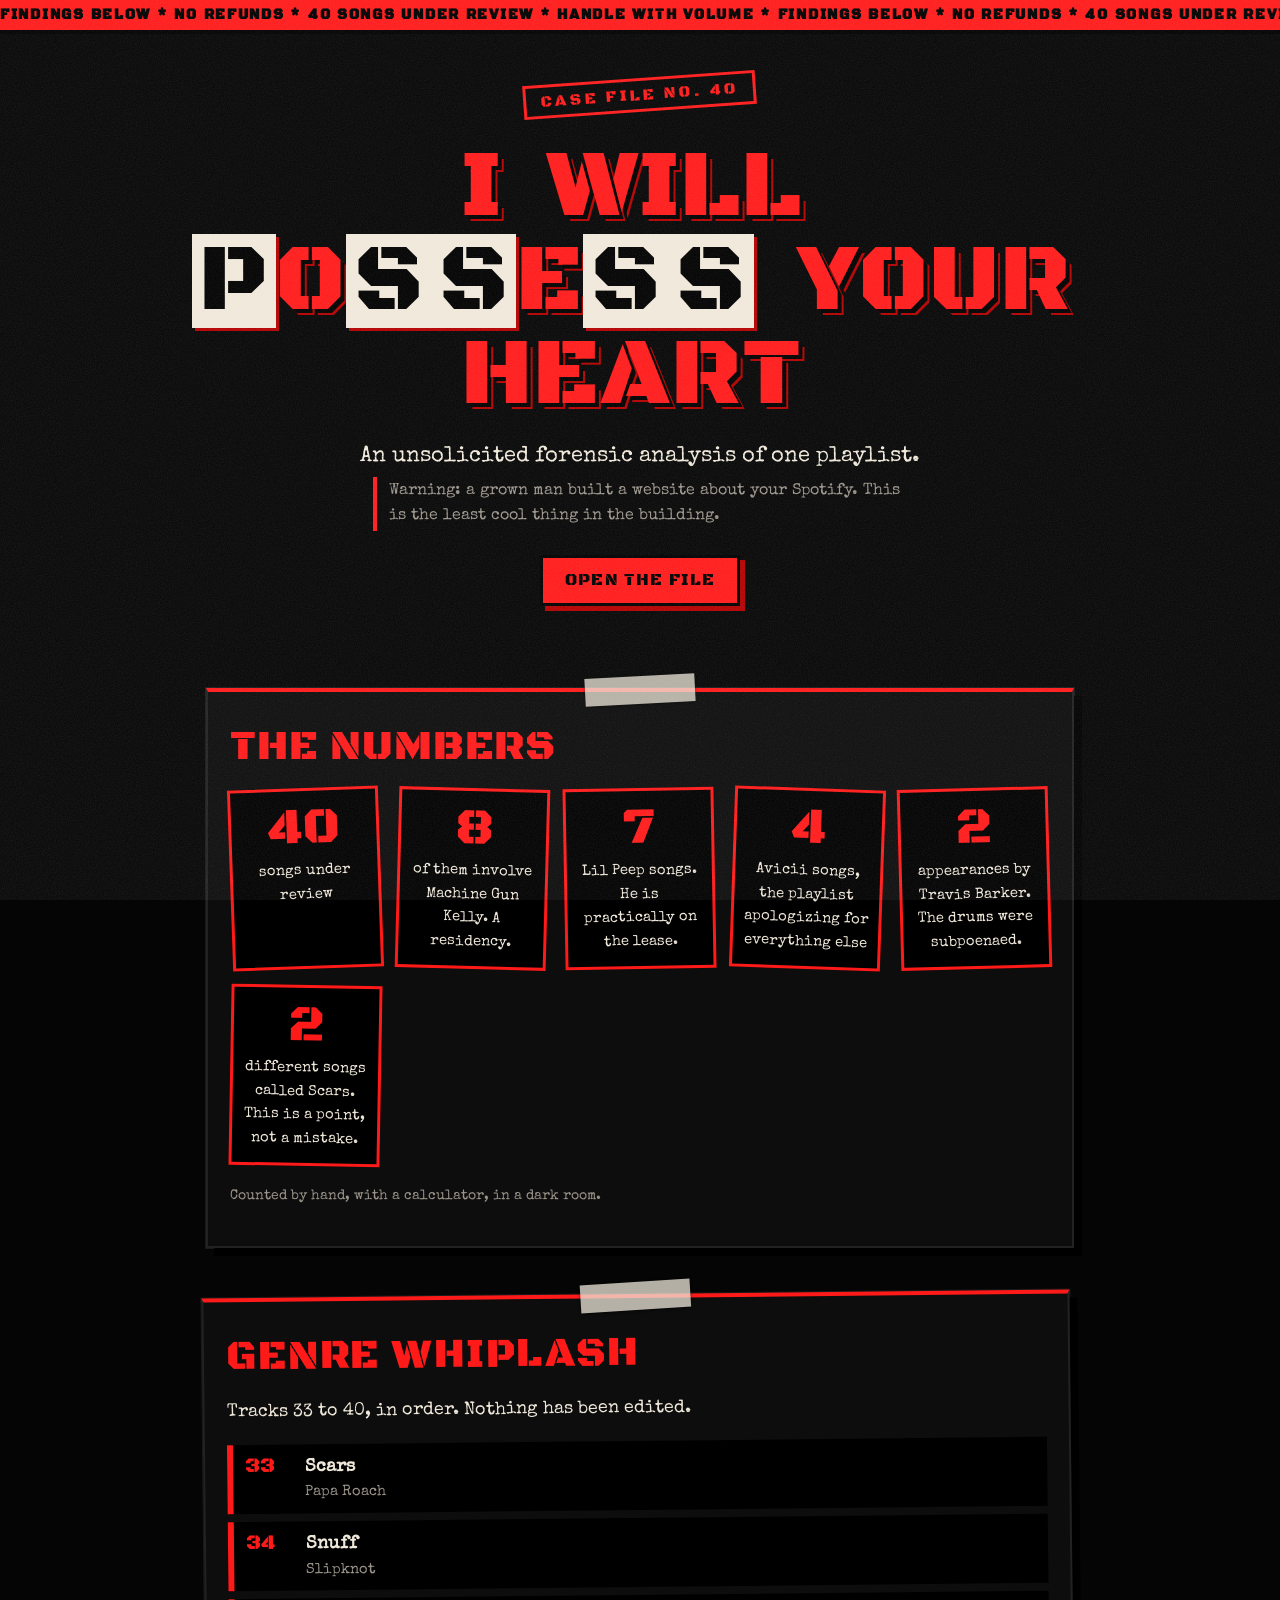
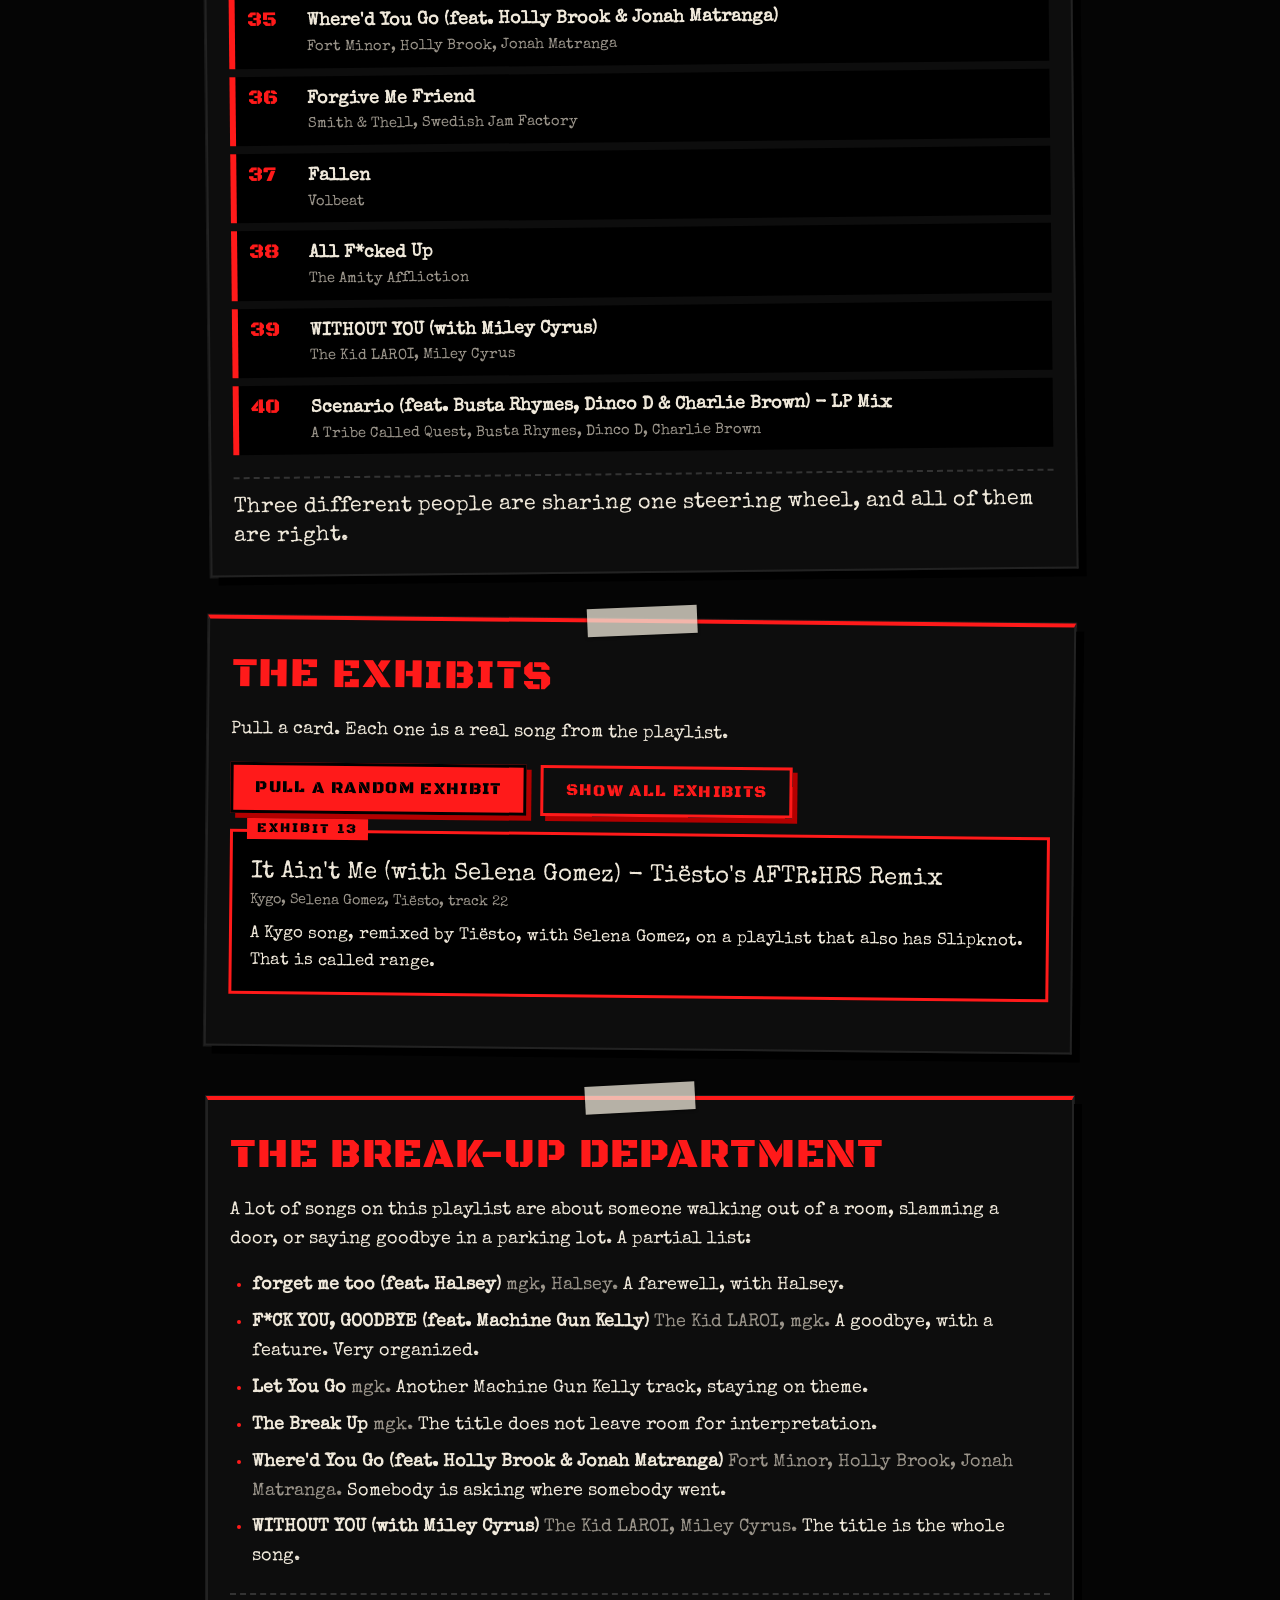
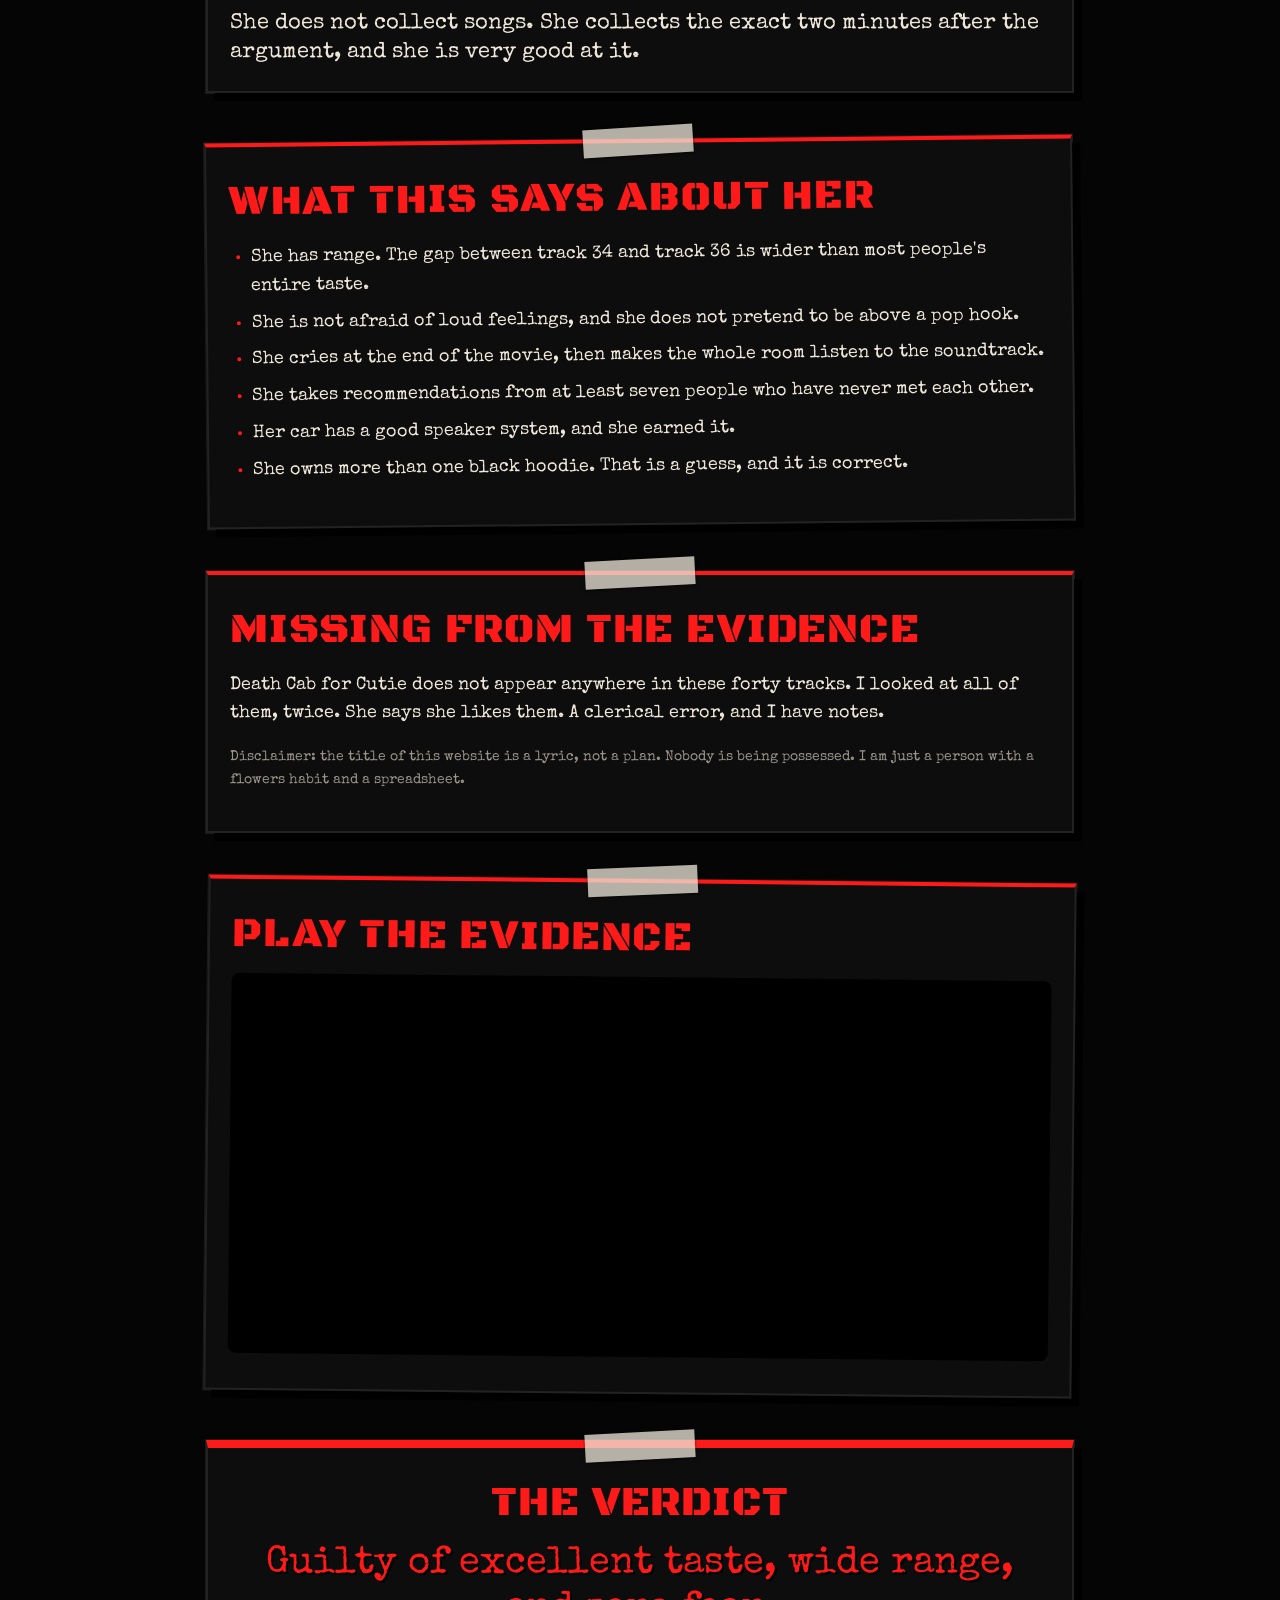
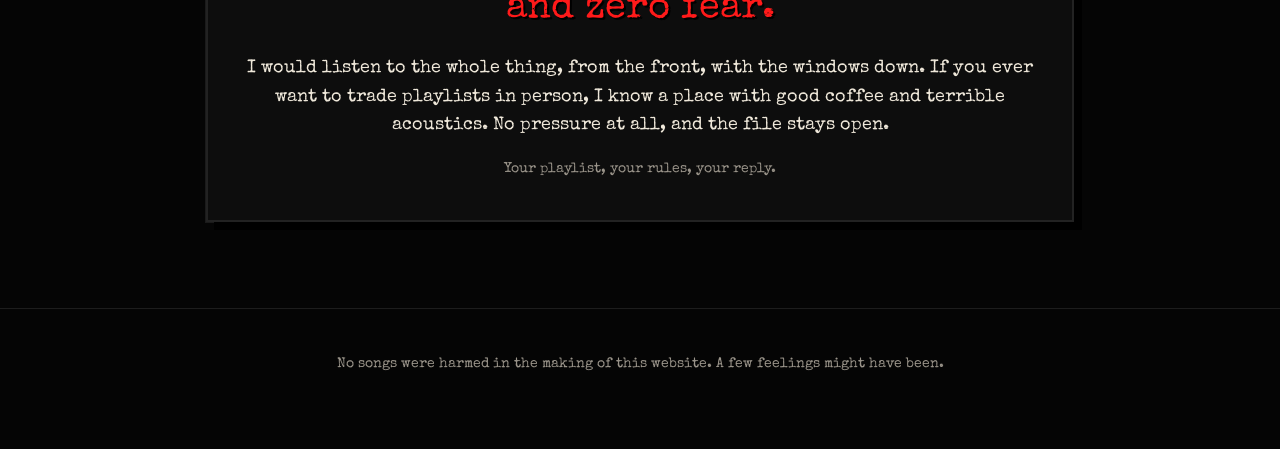
==== index.html @ 245a288b "Punk playlist roast site Co-Authored-By: Claude Sonnet 5.5 <noreply@anthropic.com>" ====
<!doctype html>
<html lang="en">
<head>
<meta charset="utf-8">
<meta name="viewport" content="width=device-width,initial-scale=1">
<meta name="robots" content="noindex,nofollow">
<title>I Will Possess Your Heart</title>
<meta name="description" content="A forensic analysis of one very good, very loud playlist.">
<meta name="theme-color" content="#050505">
<link rel="preconnect" href="https://fonts.googleapis.com">
<link rel="preconnect" href="https://fonts.gstatic.com" crossorigin>
<link href="https://fonts.googleapis.com/css2?family=Black+Ops+One&family=Permanent+Marker&family=Special+Elite&family=Rubik+Mono+One&display=swap" rel="stylesheet">
<link rel="stylesheet" href="style.css">
</head>
<body>
<div class="grain" aria-hidden="true"></div>

<div class="ticker" aria-hidden="true"><div class="track"><span>FINDINGS BELOW * NO REFUNDS * 40 SONGS UNDER REVIEW * HANDLE WITH VOLUME * FINDINGS BELOW * NO REFUNDS * 40 SONGS UNDER REVIEW * HANDLE WITH VOLUME * </span><span>FINDINGS BELOW * NO REFUNDS * 40 SONGS UNDER REVIEW * HANDLE WITH VOLUME * FINDINGS BELOW * NO REFUNDS * 40 SONGS UNDER REVIEW * HANDLE WITH VOLUME * </span></div></div>

<header class="hero">
  <p class="stamp">CASE FILE NO. 40</p>
  <h1 id="title" aria-label="I Will Possess Your Heart">I Will Possess Your Heart</h1>
  <p class="sub">An unsolicited forensic analysis of one playlist.</p>
  <p class="warn">Warning: a grown man built a website about your Spotify. This is the least cool thing in the building.</p>
  <a class="btn" href="#numbers">Open the file</a>
</header>

<main>
  <section id="numbers" class="flyer">
    <h2>The numbers</h2>
    <div class="stats" id="stats"></div>
    <p class="small">Counted by hand, with a calculator, in a dark room.</p>
  </section>

  <section class="flyer tilt-l">
    <h2>Genre whiplash</h2>
    <p>Tracks 33 to 40, in order. Nothing has been edited.</p>
    <ol class="whiplash" id="whiplash"></ol>
    <p class="verdict">Three different people are sharing one steering wheel, and all of them are right.</p>
  </section>

  <section class="flyer tilt-r">
    <h2>The exhibits</h2>
    <p>Pull a card. Each one is a real song from the playlist.</p>
    <div class="row">
      <button id="roll" class="btn">Pull a random exhibit</button>
      <button id="all" class="btn ghost">Show all exhibits</button>
    </div>
    <div id="exhibit" class="exhibit" aria-live="polite"></div>
    <div id="exhibits" class="exhibits" hidden></div>
  </section>

  <section class="flyer">
    <h2>The break-up department</h2>
    <p>A lot of songs on this playlist are about someone walking out of a room, slamming a door, or saying goodbye in a parking lot. A partial list:</p>
    <ul class="leaving" id="leaving"></ul>
    <p class="verdict">She does not collect songs. She collects the exact two minutes after the argument, and she is very good at it.</p>
  </section>

  <section class="flyer tilt-l">
    <h2>What this says about her</h2>
    <ul class="says">
      <li>She has range. The gap between track 34 and track 36 is wider than most people's entire taste.</li>
      <li>She is not afraid of loud feelings, and she does not pretend to be above a pop hook.</li>
      <li>She cries at the end of the movie, then makes the whole room listen to the soundtrack.</li>
      <li>She takes recommendations from at least seven people who have never met each other.</li>
      <li>Her car has a good speaker system, and she earned it.</li>
      <li>She owns more than one black hoodie. That is a guess, and it is correct.</li>
    </ul>
  </section>

  <section class="flyer">
    <h2>Missing from the evidence</h2>
    <p>Death Cab for Cutie does not appear anywhere in these forty tracks. I looked at all of them, twice. She says she likes them. A clerical error, and I have notes.</p>
    <p class="small">Disclaimer: the title of this website is a lyric, not a plan. Nobody is being possessed. I am just a person with a flowers habit and a spreadsheet.</p>
  </section>

  <section class="flyer tilt-r">
    <h2>Play the evidence</h2>
    <iframe title="The playlist" style="border-radius:8px" src="" id="embed" width="100%" height="380" frameborder="0" allow="encrypted-media; clipboard-write" loading="lazy"></iframe>
  </section>

  <section class="flyer final">
    <h2>The verdict</h2>
    <p class="big">Guilty of excellent taste, wide range, and zero fear.</p>
    <p>I would listen to the whole thing, from the front, with the windows down. If you ever want to trade playlists in person, I know a place with good coffee and terrible acoustics. No pressure at all, and the file stays open.</p>
    <p class="small">Your playlist, your rules, your reply.</p>
  </section>
</main>

<footer>
  <p>No songs were harmed in the making of this website. A few feelings might have been.</p>
</footer>

<script src="tracks.js"></script>
<script src="app.js"></script>
</body>
</html>
---- style.css ----
:root{
  --black:#050505;--ink:#0d0d0d;--red:#ff1a1a;--deep:#b30000;--bone:#efe8da;--grey:#9a948a;
  --marker:"Permanent Marker","Special Elite",cursive;
  --stencil:"Black Ops One",Impact,sans-serif;
  --type:"Special Elite","Courier New",monospace;
}
*{box-sizing:border-box}
html{-webkit-text-size-adjust:100%;scroll-behavior:smooth}
body{margin:0;background:var(--black);color:var(--bone);font:18px/1.6 var(--type)}
a{color:var(--red)}
::selection{background:var(--red);color:#000}
:focus-visible{outline:3px solid var(--red);outline-offset:3px}

/* film grain and scratches over everything */
.grain{position:fixed;inset:0;pointer-events:none;z-index:50;opacity:.16;mix-blend-mode:screen;
  background:url("data:image/svg+xml;utf8,<svg xmlns='http://www.w3.org/2000/svg' width='220' height='220'><filter id='n'><feTurbulence type='fractalNoise' baseFrequency='.85' numOctaves='2' stitchTiles='stitch'/><feColorMatrix values='0 0 0 0 1  0 0 0 0 1  0 0 0 0 1  0 0 0 .55 0'/></filter><rect width='100%' height='100%' filter='url(%23n)'/></svg>")}

/* scrolling tape strip */
.ticker{background:var(--red);color:#000;font:700 .9rem var(--stencil);letter-spacing:.12em;overflow:hidden;white-space:nowrap;border-bottom:4px solid #000}
.ticker .track{display:inline-flex;animation:slide 26s linear infinite}
.ticker span{padding:6px 0}
@keyframes slide{to{transform:translateX(-50%)}}

/* hero */
.hero{position:relative;max-width:1000px;margin:0 auto;padding:44px 18px 36px;text-align:center}
.stamp{display:inline-block;border:3px solid var(--red);color:var(--red);font:400 1rem var(--stencil);letter-spacing:.2em;padding:4px 14px;transform:rotate(-4deg);margin:0 0 18px}
h1{font:400 clamp(2.4rem,11vw,6rem)/.98 var(--stencil);color:var(--red);margin:.1em 0 .25em;text-transform:uppercase;letter-spacing:.01em;
  text-shadow:4px 4px 0 #000,6px 6px 0 var(--deep)}
h1 .l{display:inline-block;transition:transform .15s}
h1 .cut{background:var(--bone);color:#000;padding:0 .08em;text-shadow:none;box-shadow:3px 3px 0 var(--deep)}
h1 .w{display:inline-block;white-space:nowrap;margin-right:.18em}
.sub{font:1.35rem var(--marker);color:var(--bone);margin:0 0 10px}
.warn{max-width:34em;margin:0 auto 24px;color:var(--grey);font-size:.98rem;border-left:4px solid var(--red);padding:2px 0 2px 12px;text-align:left}

.btn{display:inline-block;font:400 1.05rem var(--stencil);letter-spacing:.08em;text-transform:uppercase;text-decoration:none;color:#000;background:var(--red);
  border:3px solid #000;box-shadow:5px 5px 0 var(--deep);padding:12px 22px;cursor:pointer;min-height:48px}
.btn:hover{transform:translate(-2px,-2px);box-shadow:7px 7px 0 var(--deep)}
.btn:active{transform:translate(3px,3px);box-shadow:1px 1px 0 var(--deep)}
.btn.ghost{background:transparent;color:var(--red);border-color:var(--red)}
.row{display:flex;flex-wrap:wrap;gap:14px;margin:12px 0}

main{max-width:900px;margin:0 auto;padding:0 16px 40px}

/* torn flyer panels with tape */
.flyer{position:relative;background:var(--ink);border:2px solid #222;border-top:4px solid var(--red);padding:30px 22px 24px;margin:46px 0;
  box-shadow:8px 8px 0 #000,0 0 0 1px #1a1a1a}
.flyer::before{content:"";position:absolute;top:-16px;left:50%;width:110px;height:28px;transform:translateX(-50%) rotate(-3deg);background:rgba(239,232,218,.75);box-shadow:0 1px 3px rgba(0,0,0,.6)}
.flyer.tilt-l{transform:rotate(-.6deg)}
.flyer.tilt-r{transform:rotate(.6deg)}
h2{font:400 clamp(1.7rem,6vw,2.6rem)/1.05 var(--stencil);color:var(--red);text-transform:uppercase;margin:.1em 0 .4em;letter-spacing:.02em}
.small{color:var(--grey);font-size:.9rem}
.verdict{font:1.35rem/1.35 var(--marker);color:var(--bone);margin:1em 0 0;border-top:2px dashed #333;padding-top:14px}

/* the numbers */
.stats{display:grid;grid-template-columns:repeat(auto-fit,minmax(150px,1fr));gap:16px;margin:18px 0}
.stat{border:3px solid var(--red);padding:12px 10px;text-align:center;transform:rotate(var(--r,0deg));background:#000}
.stat b{display:block;font:400 3.2rem/1 var(--stencil);color:var(--red)}
.stat span{display:block;font-size:.92rem;color:var(--bone);margin-top:6px}

/* whiplash list */
.whiplash{list-style:none;padding:0;margin:16px 0;display:grid;gap:8px;counter-reset:x}
.whiplash li{display:flex;gap:14px;align-items:baseline;border-left:6px solid var(--red);background:#000;padding:8px 12px}
.whiplash .no{font:400 1.3rem var(--stencil);color:var(--red);min-width:2.2em}
.whiplash .t{font-weight:700}
.whiplash .a{color:var(--grey);font-size:.92rem;display:block}

/* exhibit card */
.exhibit,.exhibits .card{background:#000;border:3px solid var(--red);padding:18px 18px 16px;margin:16px 0;position:relative}
.exhibit:empty{display:none}
.exhibit .tag,.card .tag{position:absolute;top:-14px;left:14px;background:var(--red);color:#000;font:400 .85rem var(--stencil);letter-spacing:.15em;padding:2px 10px}
.exhibit h3,.card h3{font:400 1.5rem/1.15 var(--marker);color:var(--bone);margin:.4em 0 .1em}
.exhibit .by,.card .by{color:var(--grey);font-size:.9rem;margin:0 0 .6em}
.exhibit p.r,.card p.r{margin:0;font-size:1.05rem}
.exhibits{display:grid;gap:22px;margin-top:26px}
.exhibit.pop{animation:pop .35s ease}
@keyframes pop{from{transform:scale(.96) rotate(-1deg);opacity:.2}to{transform:none;opacity:1}}

/* lists */
.leaving,.says{padding-left:1.2em}
.leaving li,.says li{margin:.45em 0}
.leaving li::marker,.says li::marker{color:var(--red)}
.leaving em{color:var(--grey);font-style:normal}

.final{border-top-width:8px;text-align:center}
.final .big{font:clamp(1.5rem,5.5vw,2.4rem)/1.15 var(--marker);color:var(--red);margin:.2em 0 .6em;text-shadow:2px 2px 0 #000}

iframe{border:0;background:#000}
footer{text-align:center;color:var(--grey);font-size:.88rem;padding:30px 16px 60px;border-top:1px solid #1d1d1d}

@media(max-width:560px){body{font-size:17px}.flyer{padding:26px 16px 20px}.flyer.tilt-l,.flyer.tilt-r{transform:none}}
@media(prefers-reduced-motion:reduce){*{animation:none!important;transition:none!important;scroll-behavior:auto!important}.ticker .track{transform:none}}
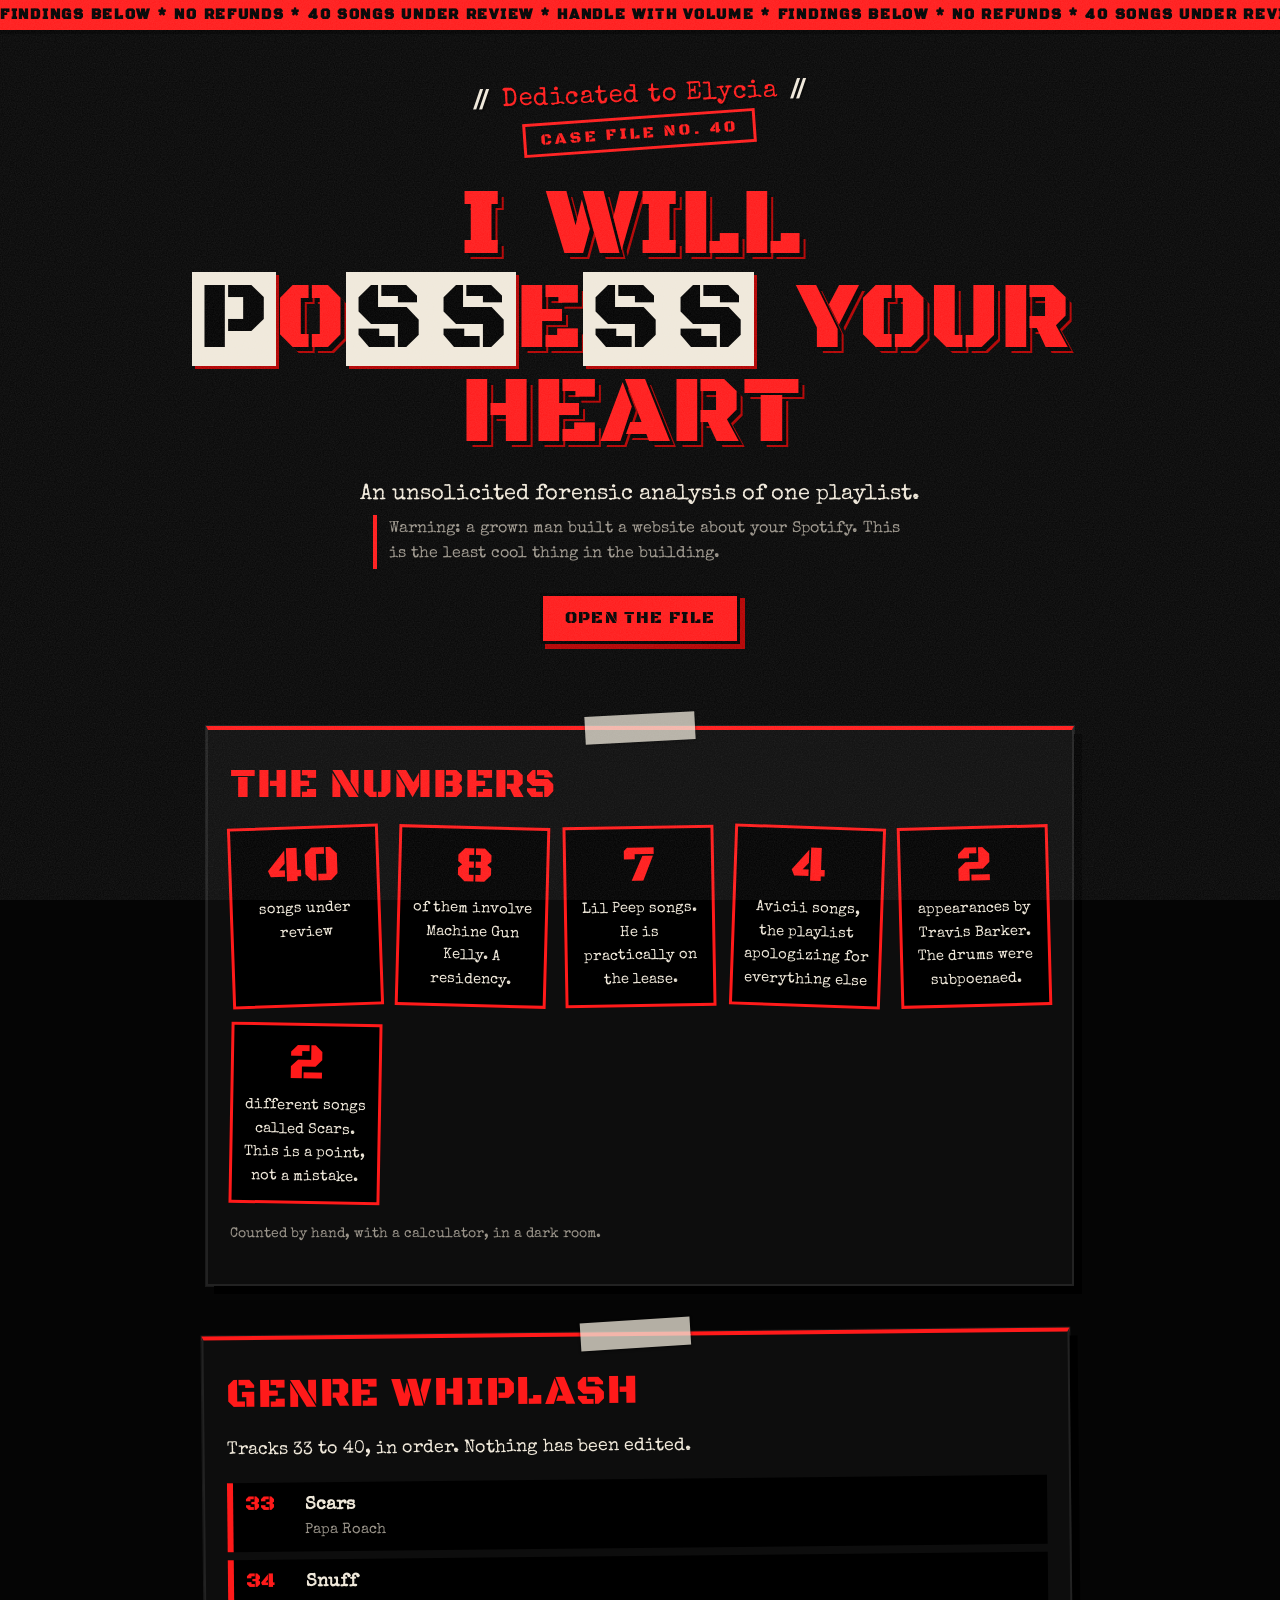
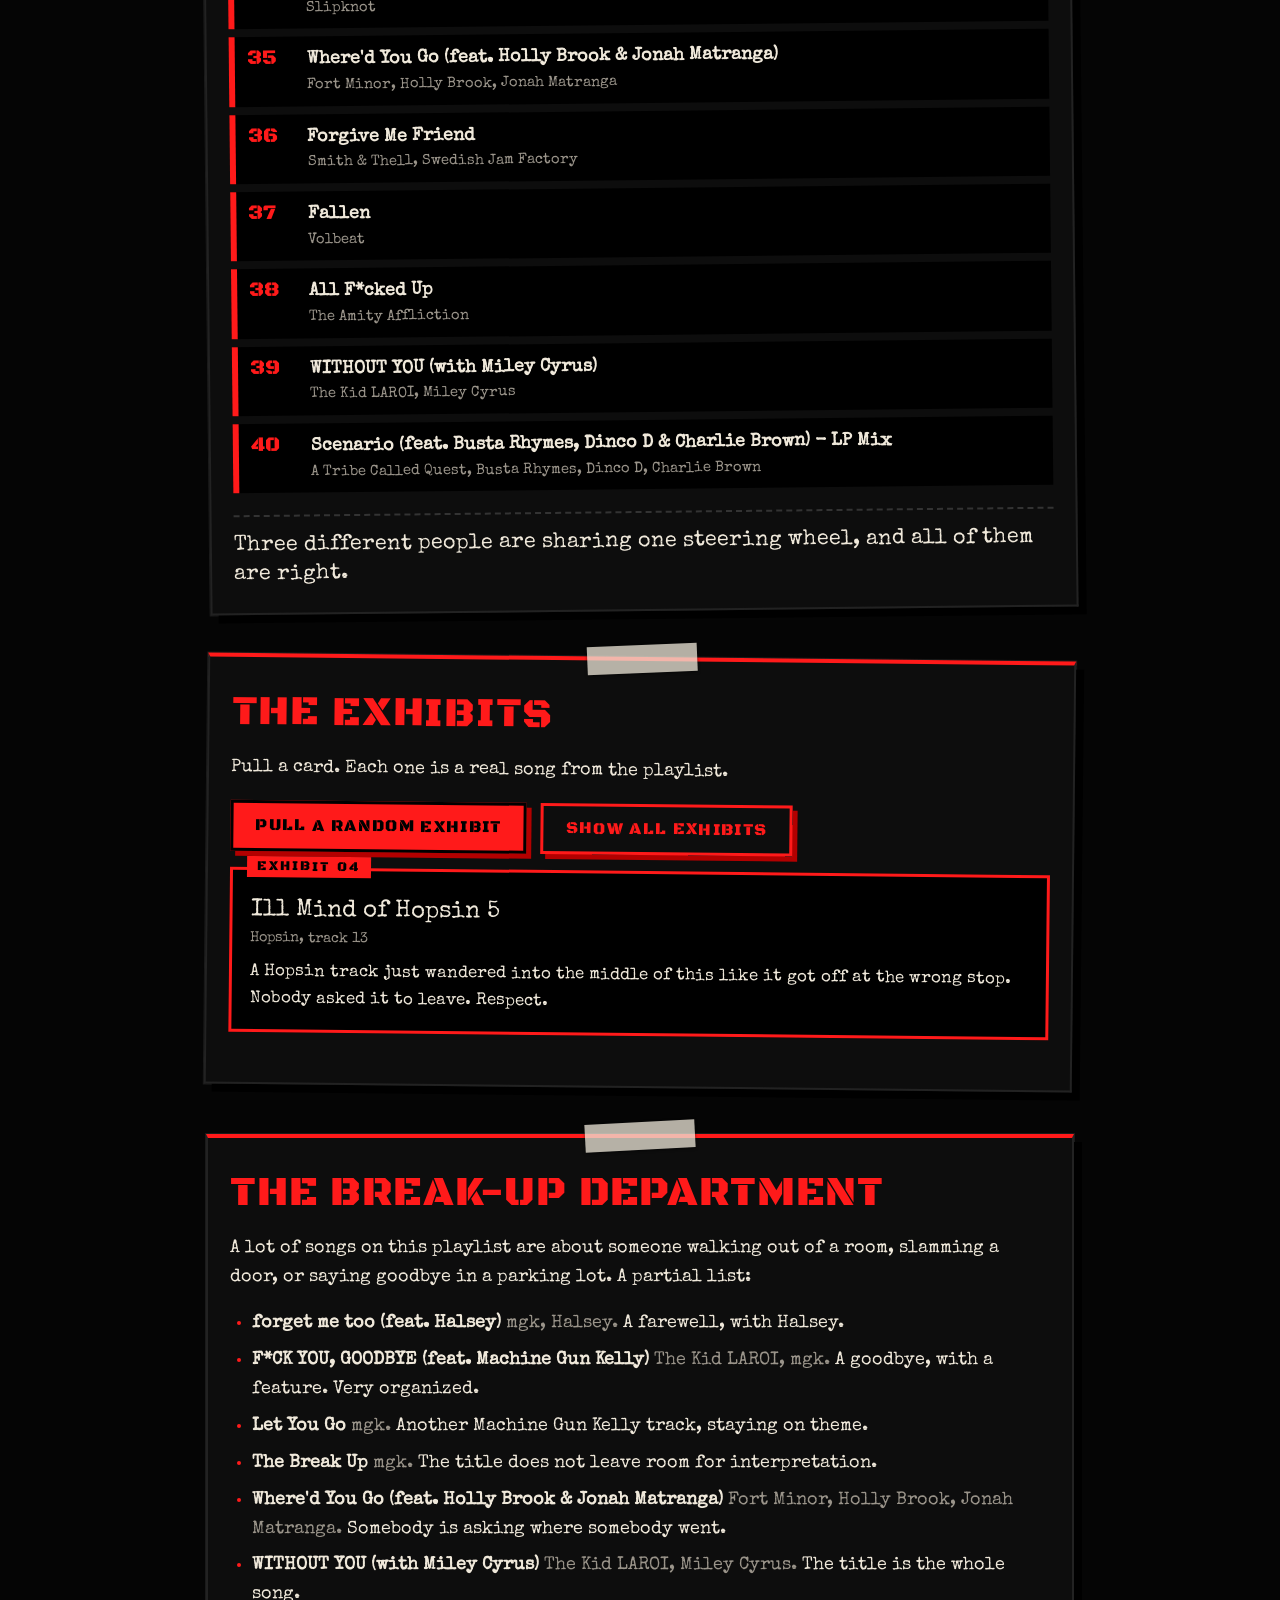
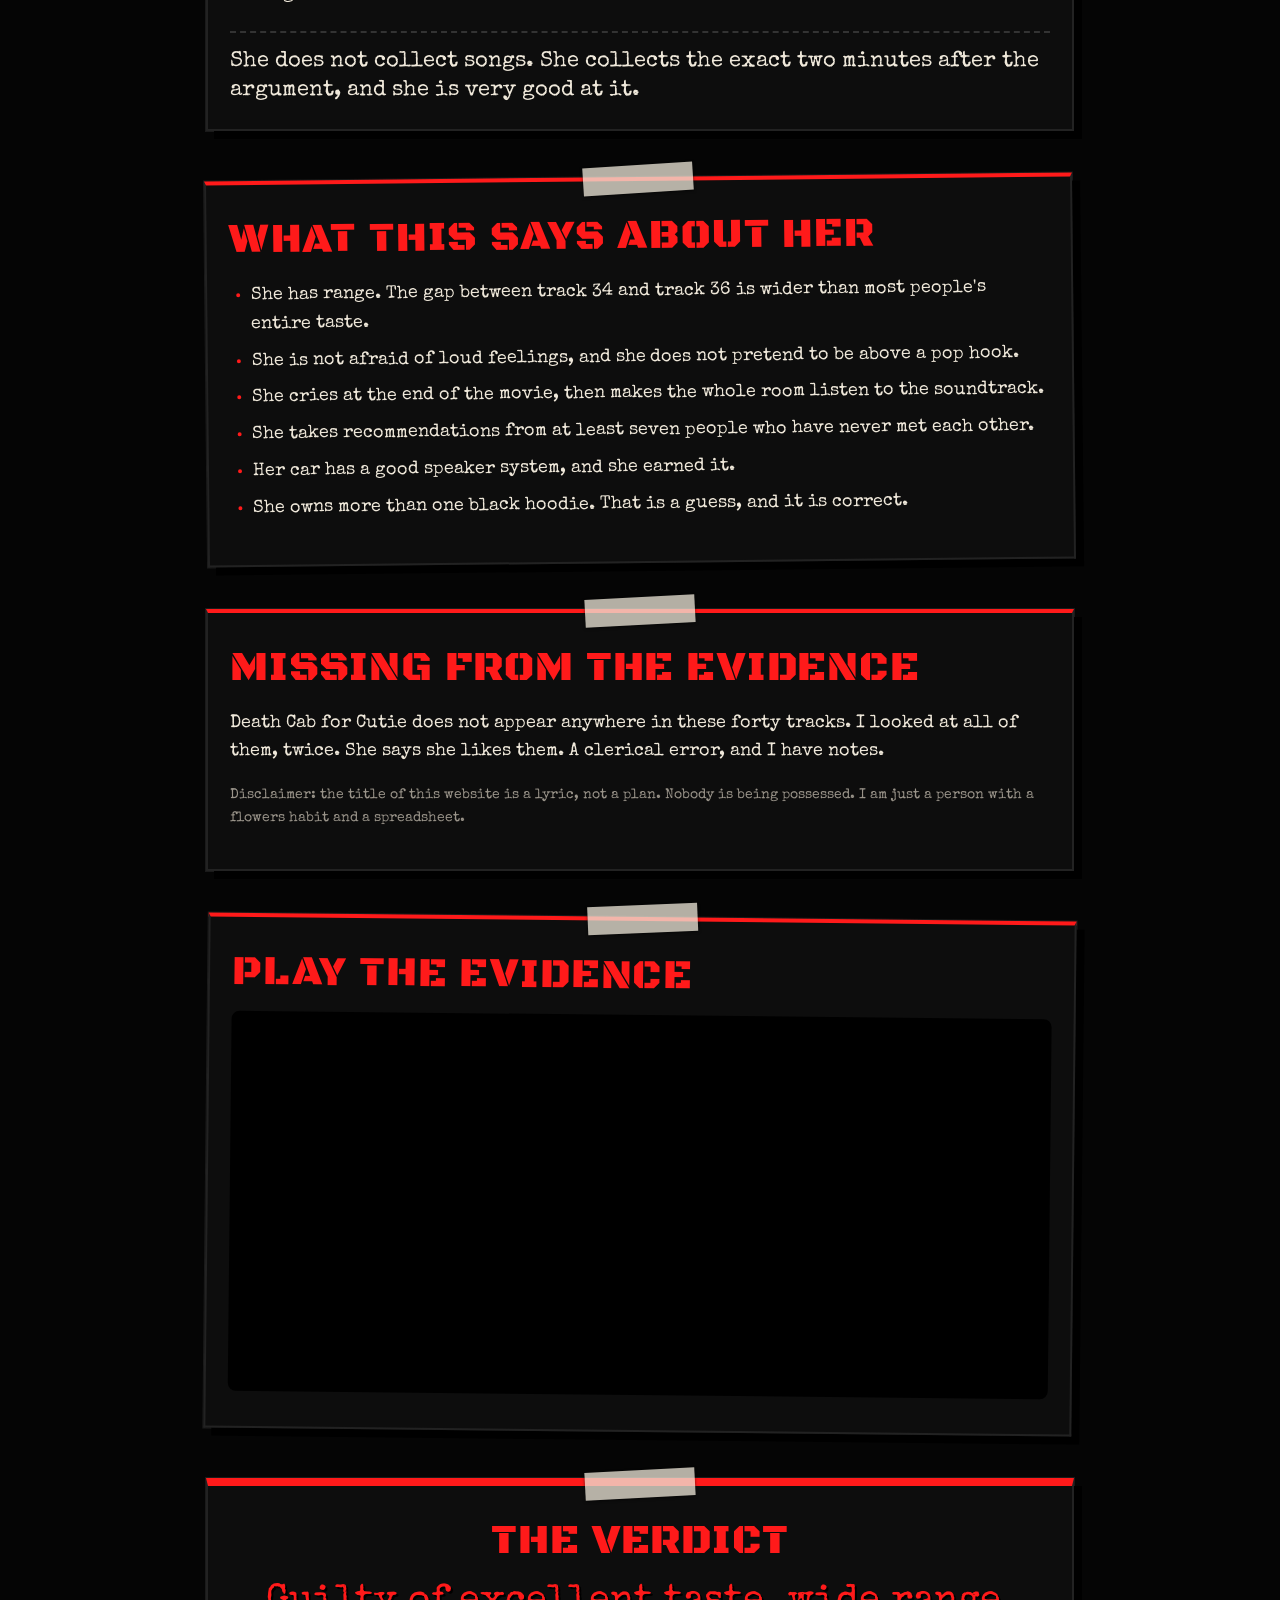
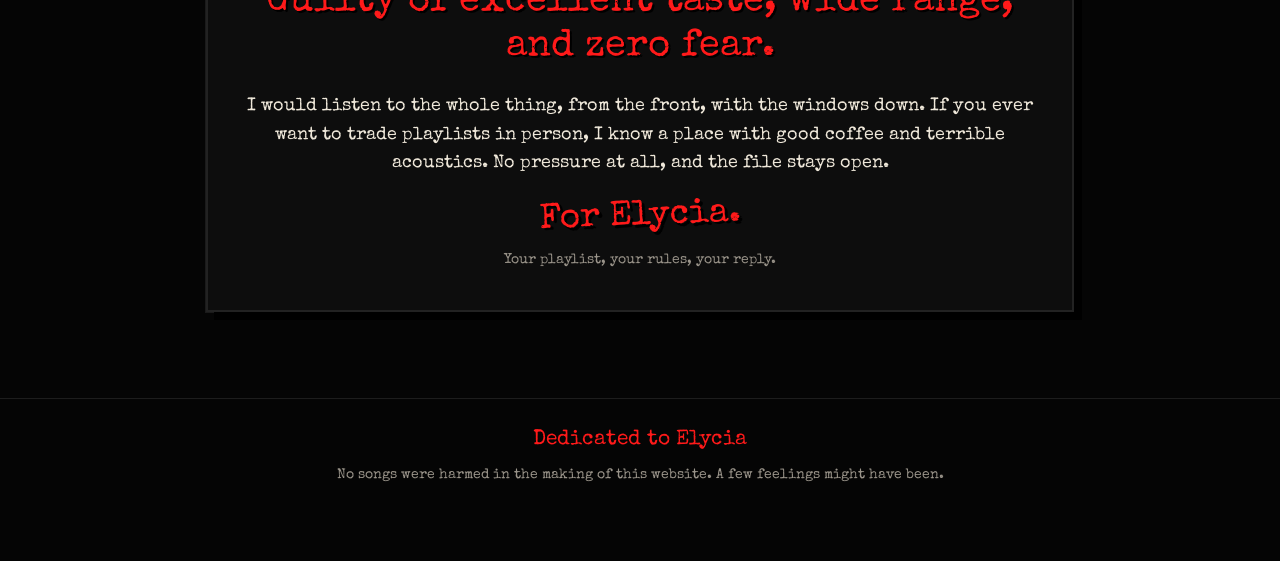
==== commit e4d78fc9: "Dedicate the site to Elycia Co-Authored-By: Claude Sonnet 5.5 <noreply@anthropic.com>" ====
--- a/index.html
+++ b/index.html
@@ -18,6 +18,7 @@
 <div class="ticker" aria-hidden="true"><div class="track"><span>FINDINGS BELOW * NO REFUNDS * 40 SONGS UNDER REVIEW * HANDLE WITH VOLUME * FINDINGS BELOW * NO REFUNDS * 40 SONGS UNDER REVIEW * HANDLE WITH VOLUME * </span><span>FINDINGS BELOW * NO REFUNDS * 40 SONGS UNDER REVIEW * HANDLE WITH VOLUME * FINDINGS BELOW * NO REFUNDS * 40 SONGS UNDER REVIEW * HANDLE WITH VOLUME * </span></div></div>
 
 <header class="hero">
+  <p class="dedication">Dedicated to Elycia</p>
   <p class="stamp">CASE FILE NO. 40</p>
   <h1 id="title" aria-label="I Will Possess Your Heart">I Will Possess Your Heart</h1>
   <p class="sub">An unsolicited forensic analysis of one playlist.</p>
@@ -84,11 +85,13 @@
     <h2>The verdict</h2>
     <p class="big">Guilty of excellent taste, wide range, and zero fear.</p>
     <p>I would listen to the whole thing, from the front, with the windows down. If you ever want to trade playlists in person, I know a place with good coffee and terrible acoustics. No pressure at all, and the file stays open.</p>
+    <p class="dedic-end">For Elycia.</p>
     <p class="small">Your playlist, your rules, your reply.</p>
   </section>
 </main>
 
 <footer>
+  <p class="dedic-foot">Dedicated to Elycia</p>
   <p>No songs were harmed in the making of this website. A few feelings might have been.</p>
 </footer>
 
--- a/style.css
+++ b/style.css
@@ -89,3 +89,8 @@
 
 @media(max-width:560px){body{font-size:17px}.flyer{padding:26px 16px 20px}.flyer.tilt-l,.flyer.tilt-r{transform:none}}
 @media(prefers-reduced-motion:reduce){*{animation:none!important;transition:none!important;scroll-behavior:auto!important}.ticker .track{transform:none}}
+
+.dedication{font:1.6rem var(--marker);color:var(--red);margin:0 0 6px;transform:rotate(-2deg);text-shadow:2px 2px 0 #000;letter-spacing:.02em}
+.dedication::before,.dedication::after{content:"//";color:var(--bone);margin:0 .5em;font-family:var(--stencil)}
+.dedic-end{font:2.2rem var(--marker);color:var(--red);margin:.6em 0 .2em;text-shadow:3px 3px 0 #000;transform:rotate(-2deg)}
+.dedic-foot{font:1.3rem var(--marker);color:var(--red);margin:0 0 6px}
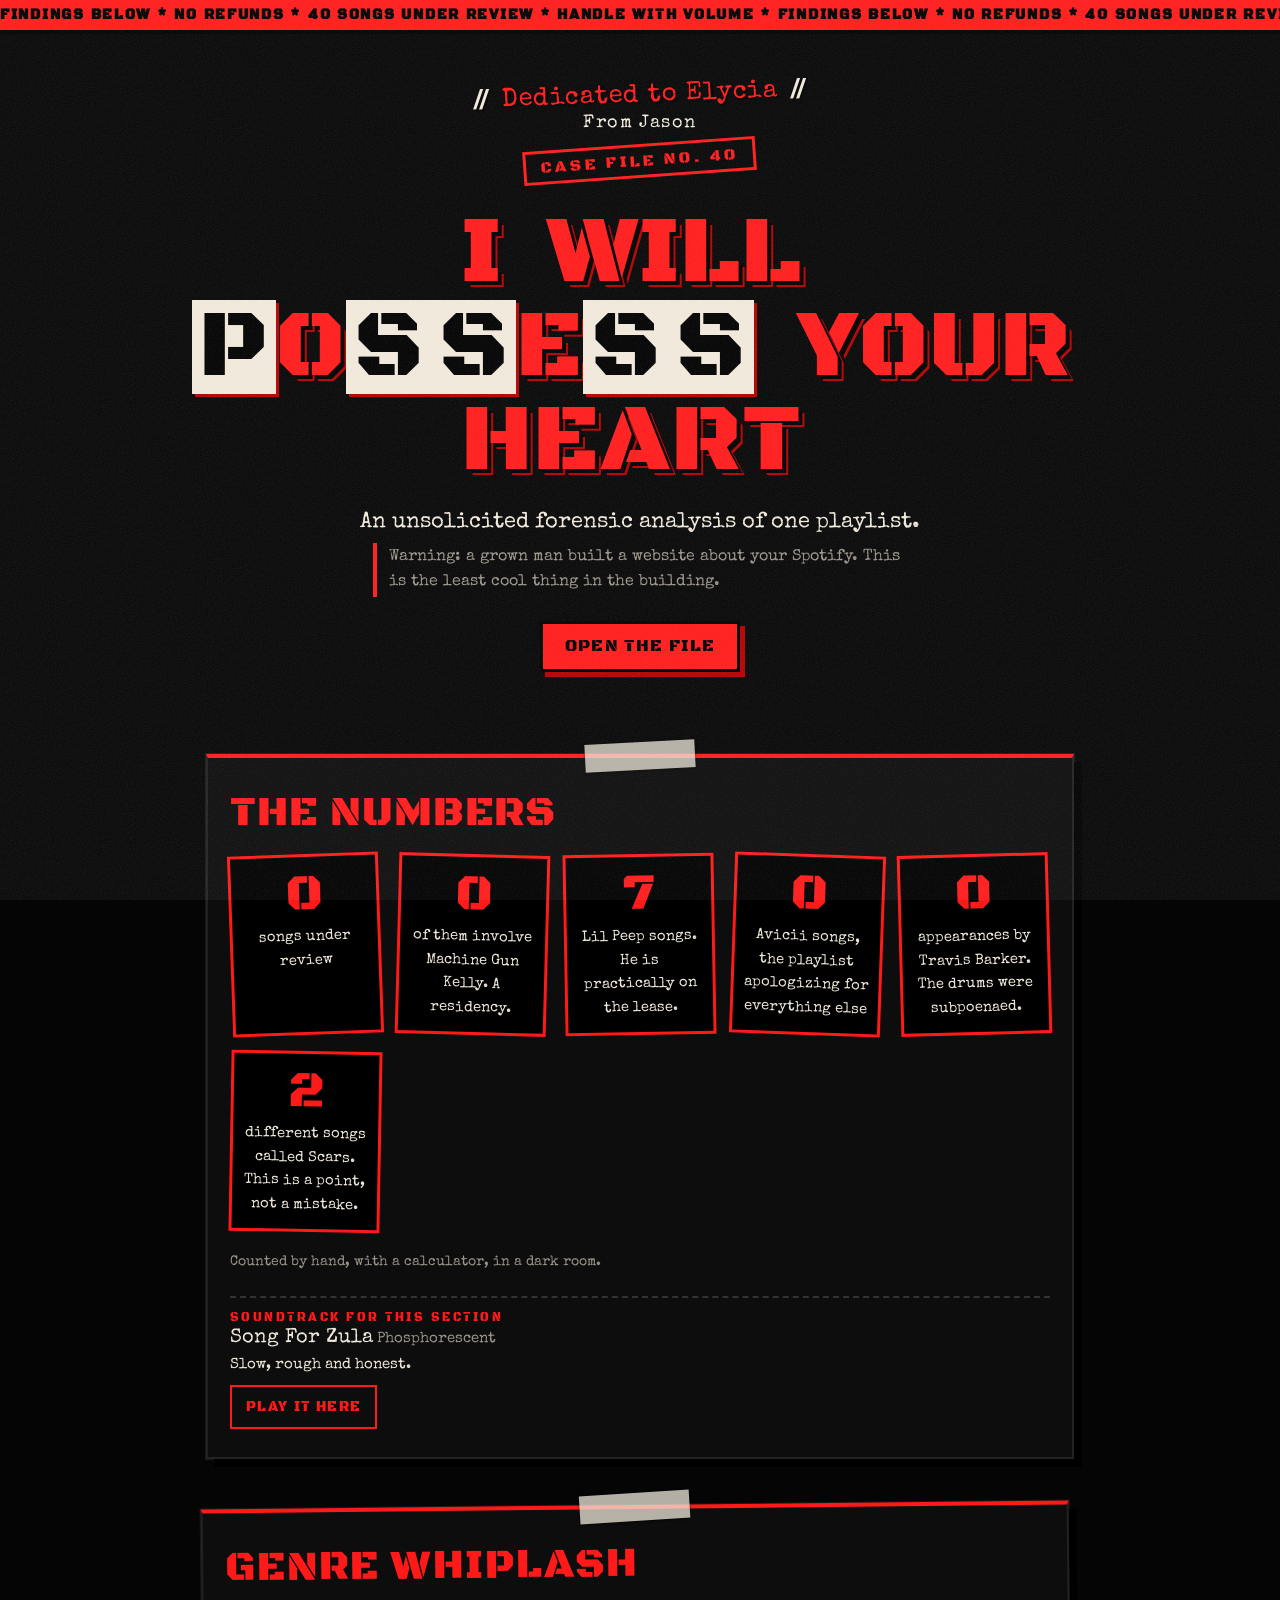
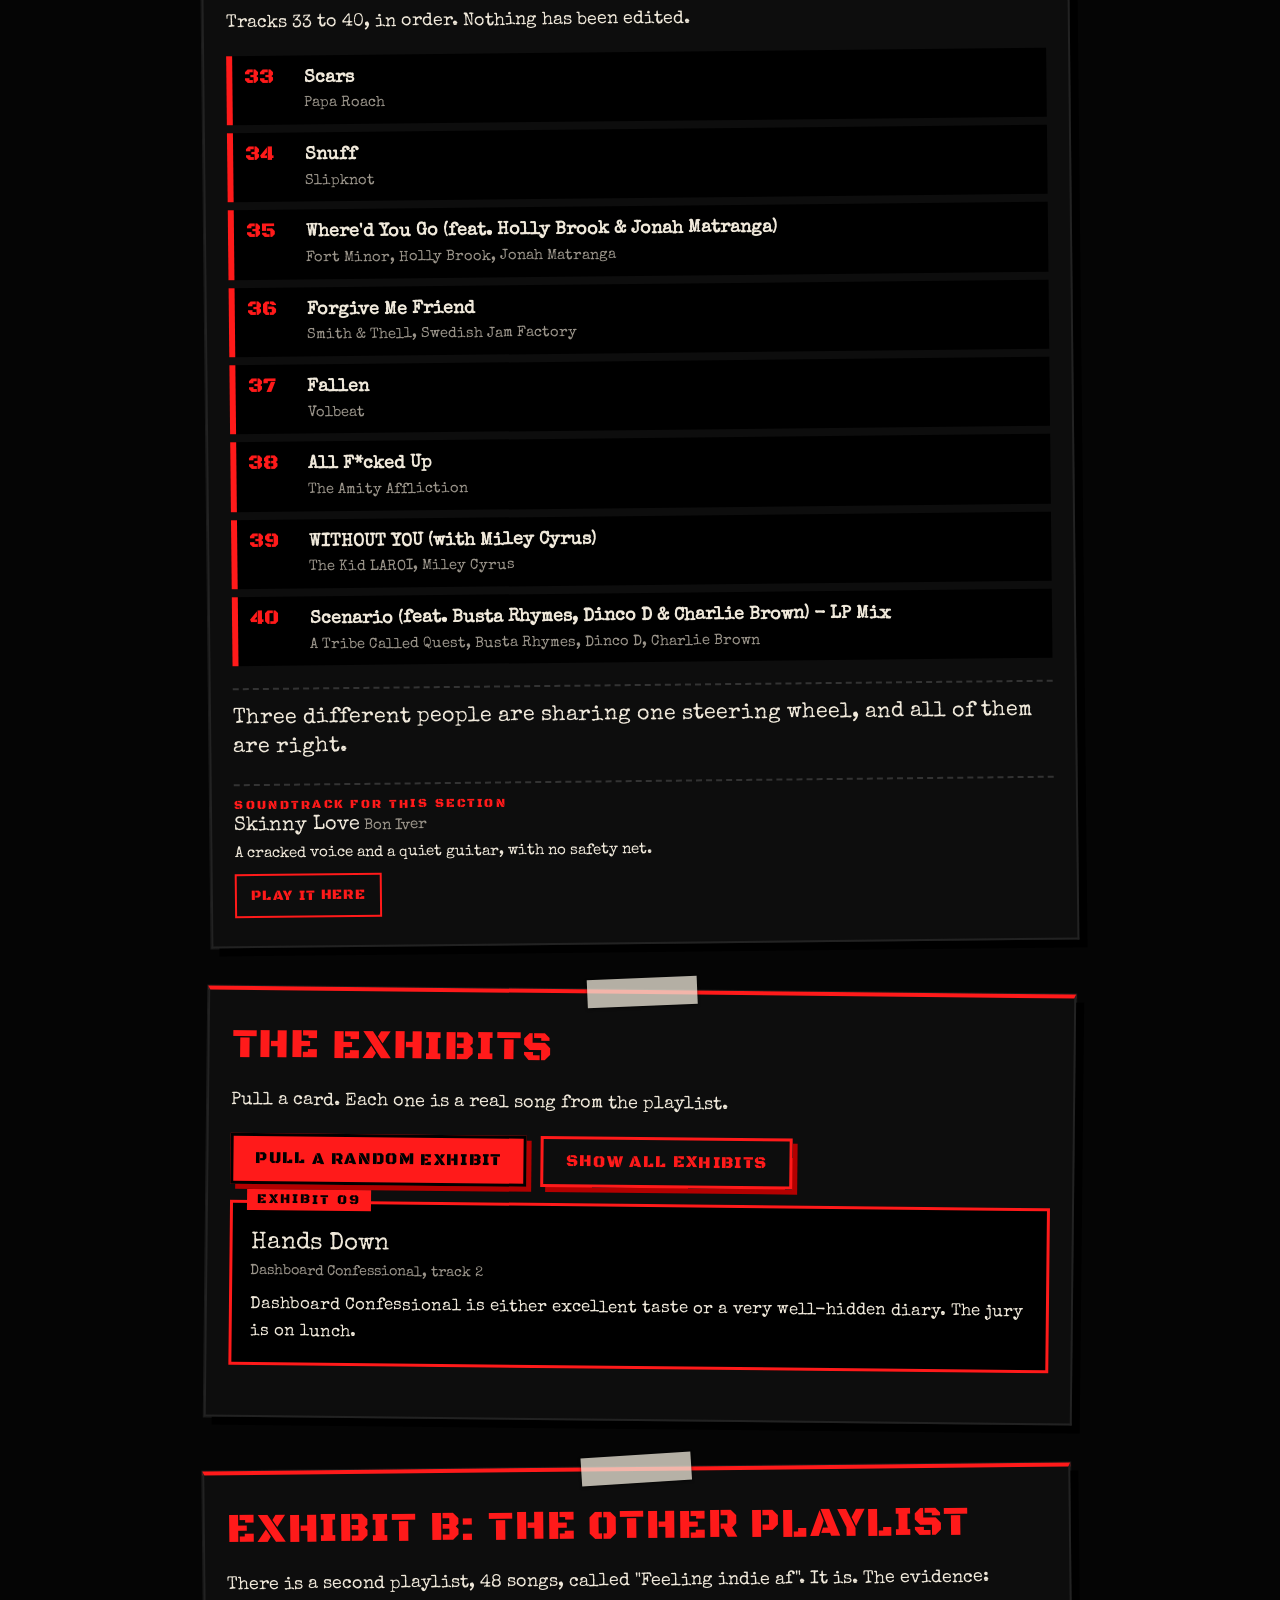
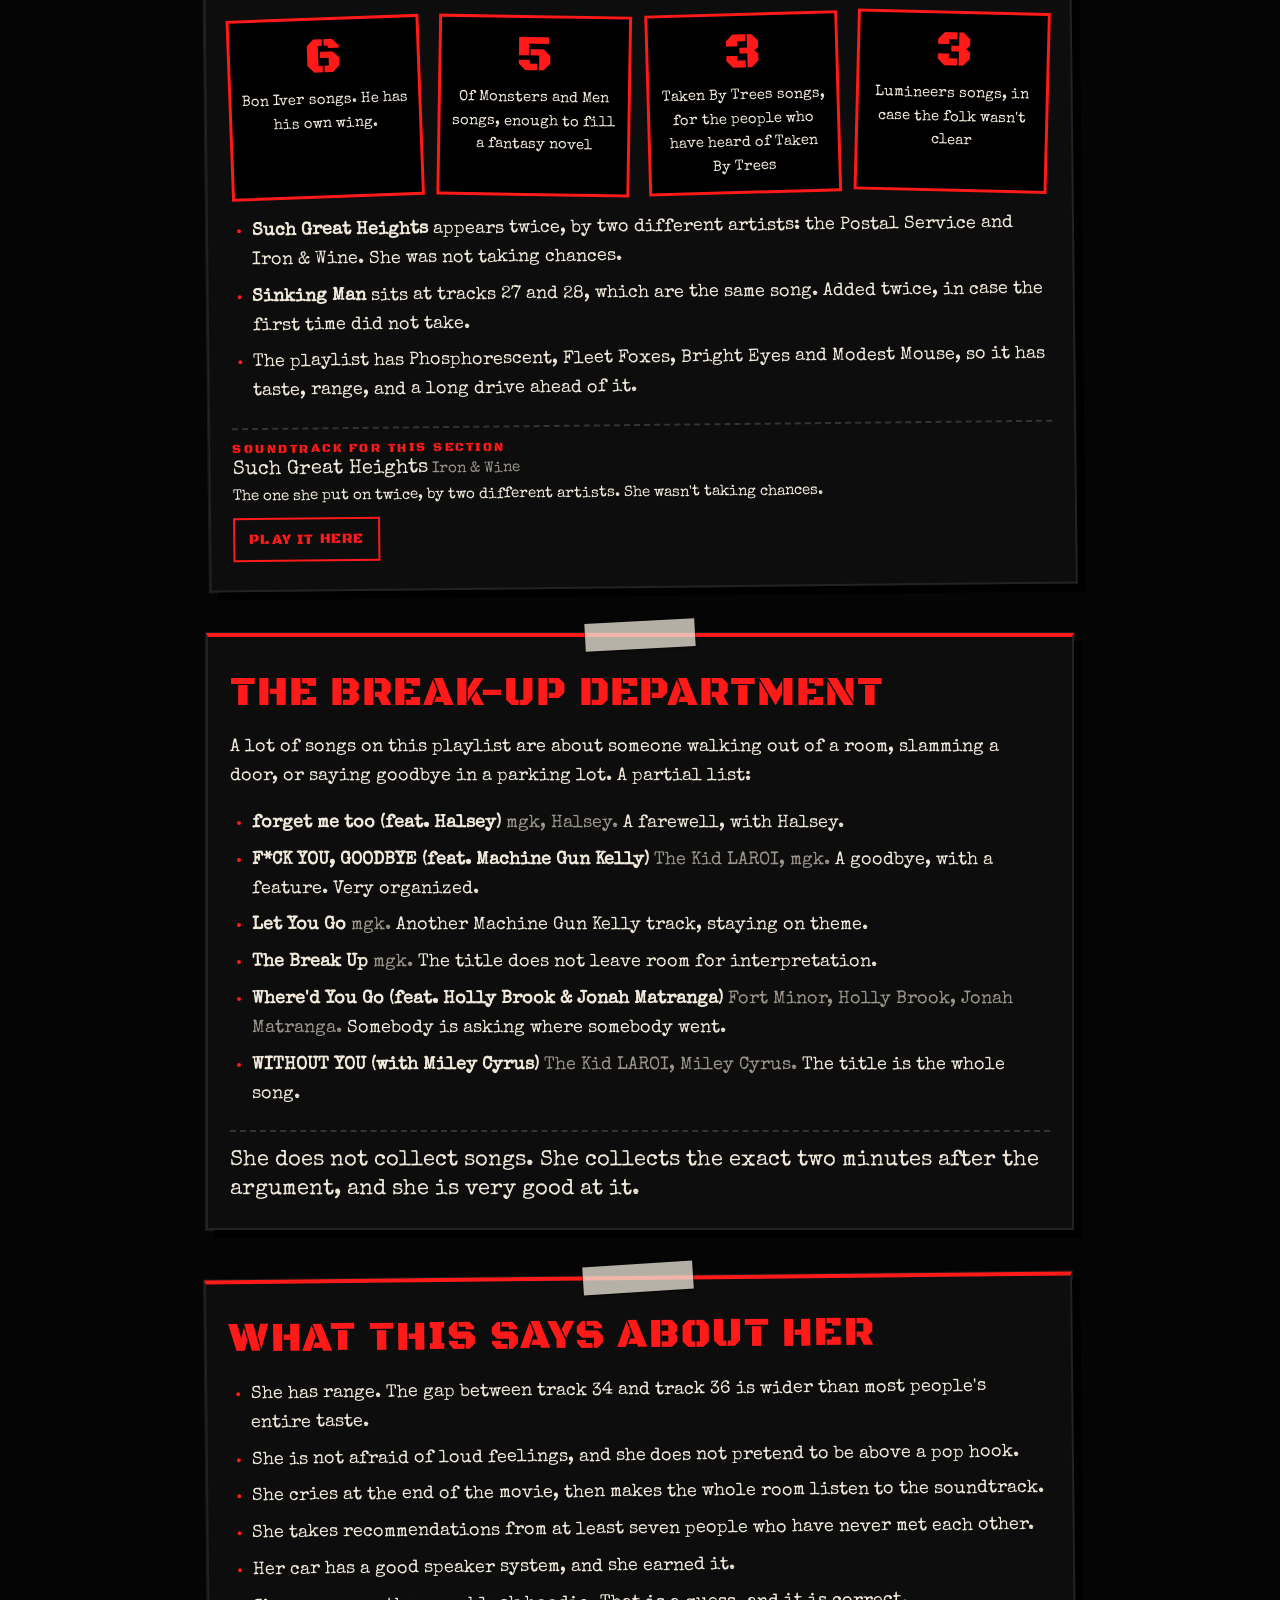
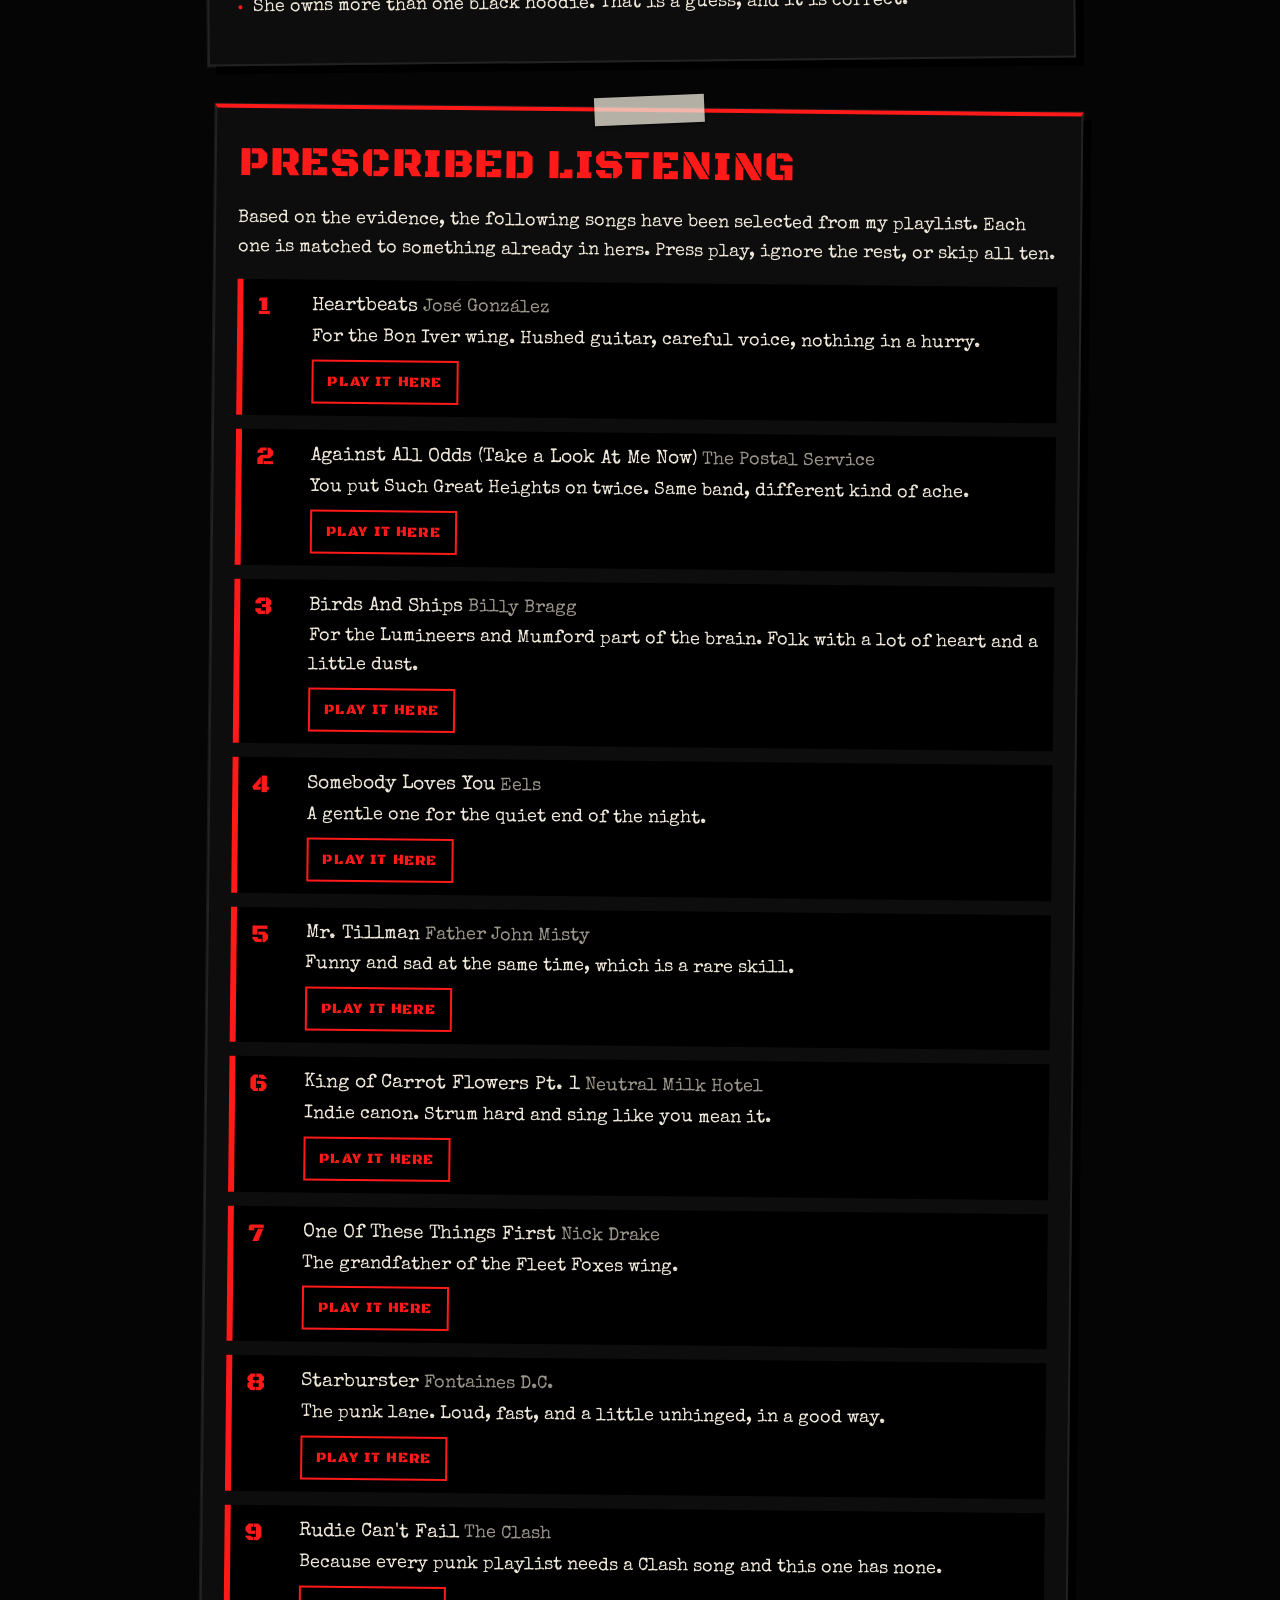
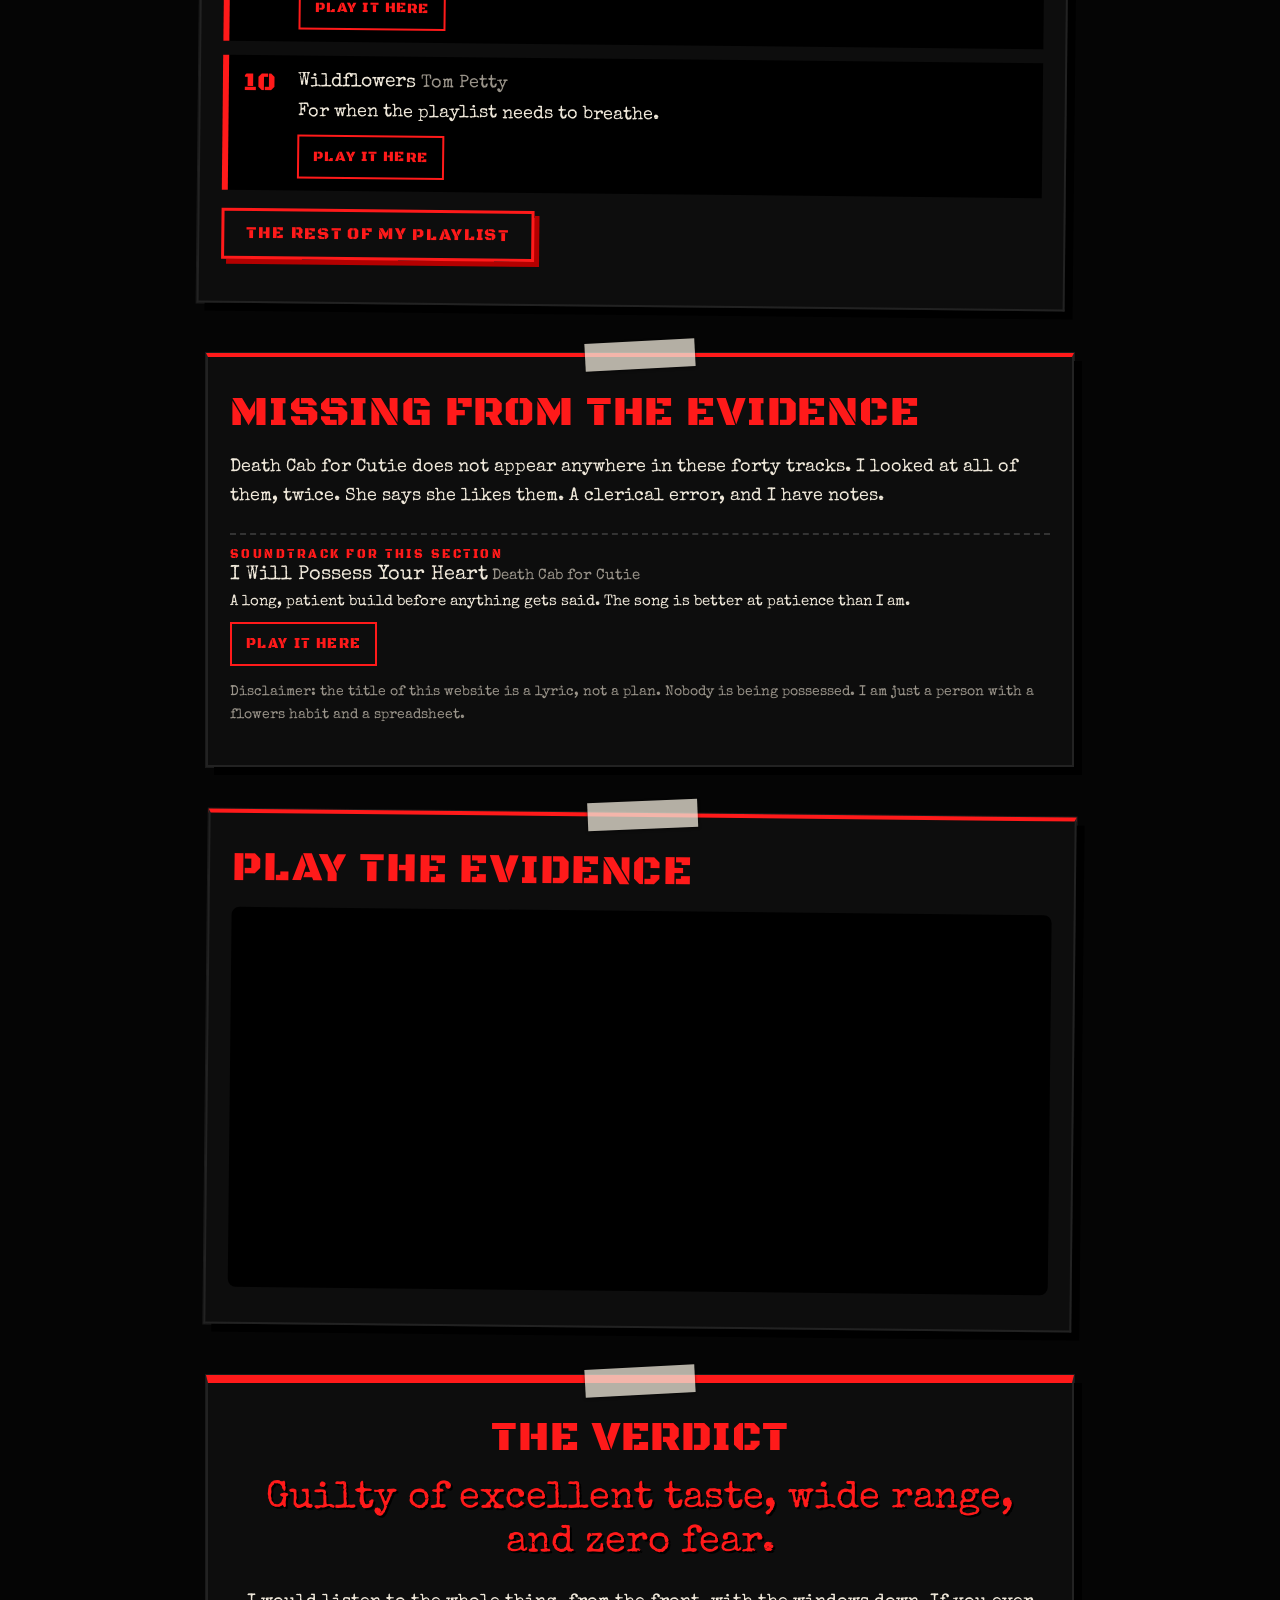
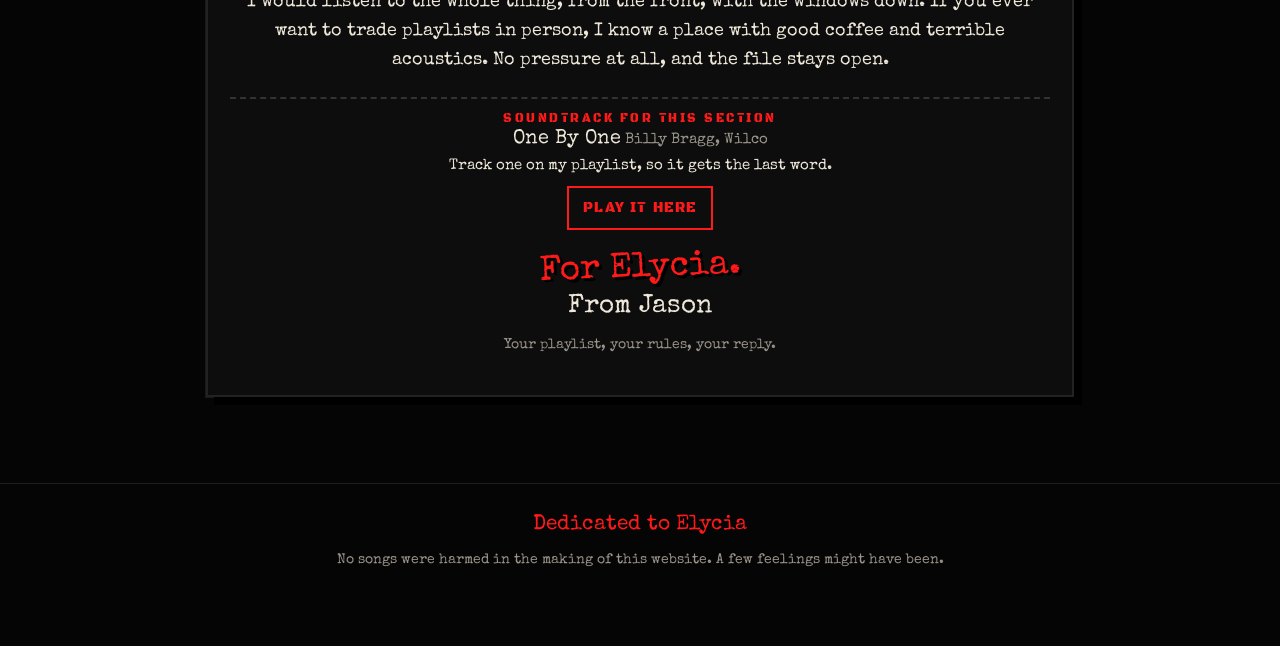
==== commit 689a98aa: "Add soundtrack cues, her other playlist, and prescribed listening from Jason's playlist Co-Authored-" ====
--- a/index.html
+++ b/index.html
@@ -19,6 +19,7 @@
 
 <header class="hero">
   <p class="dedication">Dedicated to Elycia</p>
+  <p class="from">From Jason</p>
   <p class="stamp">CASE FILE NO. 40</p>
   <h1 id="title" aria-label="I Will Possess Your Heart">I Will Possess Your Heart</h1>
   <p class="sub">An unsolicited forensic analysis of one playlist.</p>
@@ -31,6 +32,7 @@
     <h2>The numbers</h2>
     <div class="stats" id="stats"></div>
     <p class="small">Counted by hand, with a calculator, in a dark room.</p>
+    <div class="cue" data-cue="zula"></div>
   </section>
 
   <section class="flyer tilt-l">
@@ -38,6 +40,7 @@
     <p>Tracks 33 to 40, in order. Nothing has been edited.</p>
     <ol class="whiplash" id="whiplash"></ol>
     <p class="verdict">Three different people are sharing one steering wheel, and all of them are right.</p>
+    <div class="cue" data-cue="skinny"></div>
   </section>
 
   <section class="flyer tilt-r">
@@ -49,6 +52,14 @@
     </div>
     <div id="exhibit" class="exhibit" aria-live="polite"></div>
     <div id="exhibits" class="exhibits" hidden></div>
+  </section>
+
+  <section class="flyer tilt-l">
+    <h2>Exhibit B: the other playlist</h2>
+    <p>There is a second playlist, 48 songs, called "Feeling indie af". It is. The evidence:</p>
+    <div class="stats" id="stats2"></div>
+    <ul class="says" id="indie"></ul>
+    <div class="cue" data-cue="heights"></div>
   </section>
 
   <section class="flyer">
@@ -70,9 +81,17 @@
     </ul>
   </section>
 
+  <section class="flyer tilt-r">
+    <h2>Prescribed listening</h2>
+    <p>Based on the evidence, the following songs have been selected from my playlist. Each one is matched to something already in hers. Press play, ignore the rest, or skip all ten.</p>
+    <ol class="recs" id="recs"></ol>
+    <p><a class="btn ghost" id="fullpl" target="_blank" rel="noopener" href="#">The rest of my playlist</a></p>
+  </section>
+
   <section class="flyer">
     <h2>Missing from the evidence</h2>
     <p>Death Cab for Cutie does not appear anywhere in these forty tracks. I looked at all of them, twice. She says she likes them. A clerical error, and I have notes.</p>
+    <div class="cue" data-cue="possess"></div>
     <p class="small">Disclaimer: the title of this website is a lyric, not a plan. Nobody is being possessed. I am just a person with a flowers habit and a spreadsheet.</p>
   </section>
 
@@ -85,7 +104,9 @@
     <h2>The verdict</h2>
     <p class="big">Guilty of excellent taste, wide range, and zero fear.</p>
     <p>I would listen to the whole thing, from the front, with the windows down. If you ever want to trade playlists in person, I know a place with good coffee and terrible acoustics. No pressure at all, and the file stays open.</p>
+    <div class="cue" data-cue="one"></div>
     <p class="dedic-end">For Elycia.</p>
+    <p class="sign">From Jason</p>
     <p class="small">Your playlist, your rules, your reply.</p>
   </section>
 </main>
@@ -96,6 +117,7 @@
 </footer>
 
 <script src="tracks.js"></script>
+<script src="music.js"></script>
 <script src="app.js"></script>
 </body>
 </html>
--- a/style.css
+++ b/style.css
@@ -94,3 +94,19 @@
 .dedication::before,.dedication::after{content:"//";color:var(--bone);margin:0 .5em;font-family:var(--stencil)}
 .dedic-end{font:2.2rem var(--marker);color:var(--red);margin:.6em 0 .2em;text-shadow:3px 3px 0 #000;transform:rotate(-2deg)}
 .dedic-foot{font:1.3rem var(--marker);color:var(--red);margin:0 0 6px}
+
+.from{font:1.15rem var(--type);color:var(--bone);margin:-2px 0 12px;letter-spacing:.08em}
+.sign{font:1.6rem var(--marker);color:var(--bone);margin:0 0 6px}
+/* soundtrack cue strip */
+.cue{margin:22px 0 4px;border-top:2px dashed #333;padding-top:12px;font-size:.95rem}
+.cue .k{display:block;font:400 .78rem var(--stencil);letter-spacing:.2em;color:var(--red);text-transform:uppercase;margin-bottom:2px}
+.cue b{font:400 1.25rem var(--marker);color:var(--bone)}
+.cue i,.rec i{color:var(--grey);font-style:normal}
+.cue .v,.rec .v{display:block;color:var(--bone);margin:2px 0 8px}
+.play{font:400 .9rem var(--stencil);letter-spacing:.08em;text-transform:uppercase;color:var(--red);background:transparent;border:2px solid var(--red);padding:8px 14px;cursor:pointer;min-height:44px}
+.play:hover{background:var(--red);color:#000}
+.slot iframe{margin-top:8px;border-radius:8px}
+.recs{list-style:none;padding:0;margin:16px 0;display:grid;gap:14px}
+.rec{display:flex;gap:14px;align-items:flex-start;background:#000;border-left:6px solid var(--red);padding:12px 14px}
+.rec .n{font:400 1.6rem var(--stencil);color:var(--red);min-width:1.6em}
+.rec b{font:400 1.2rem var(--marker)}
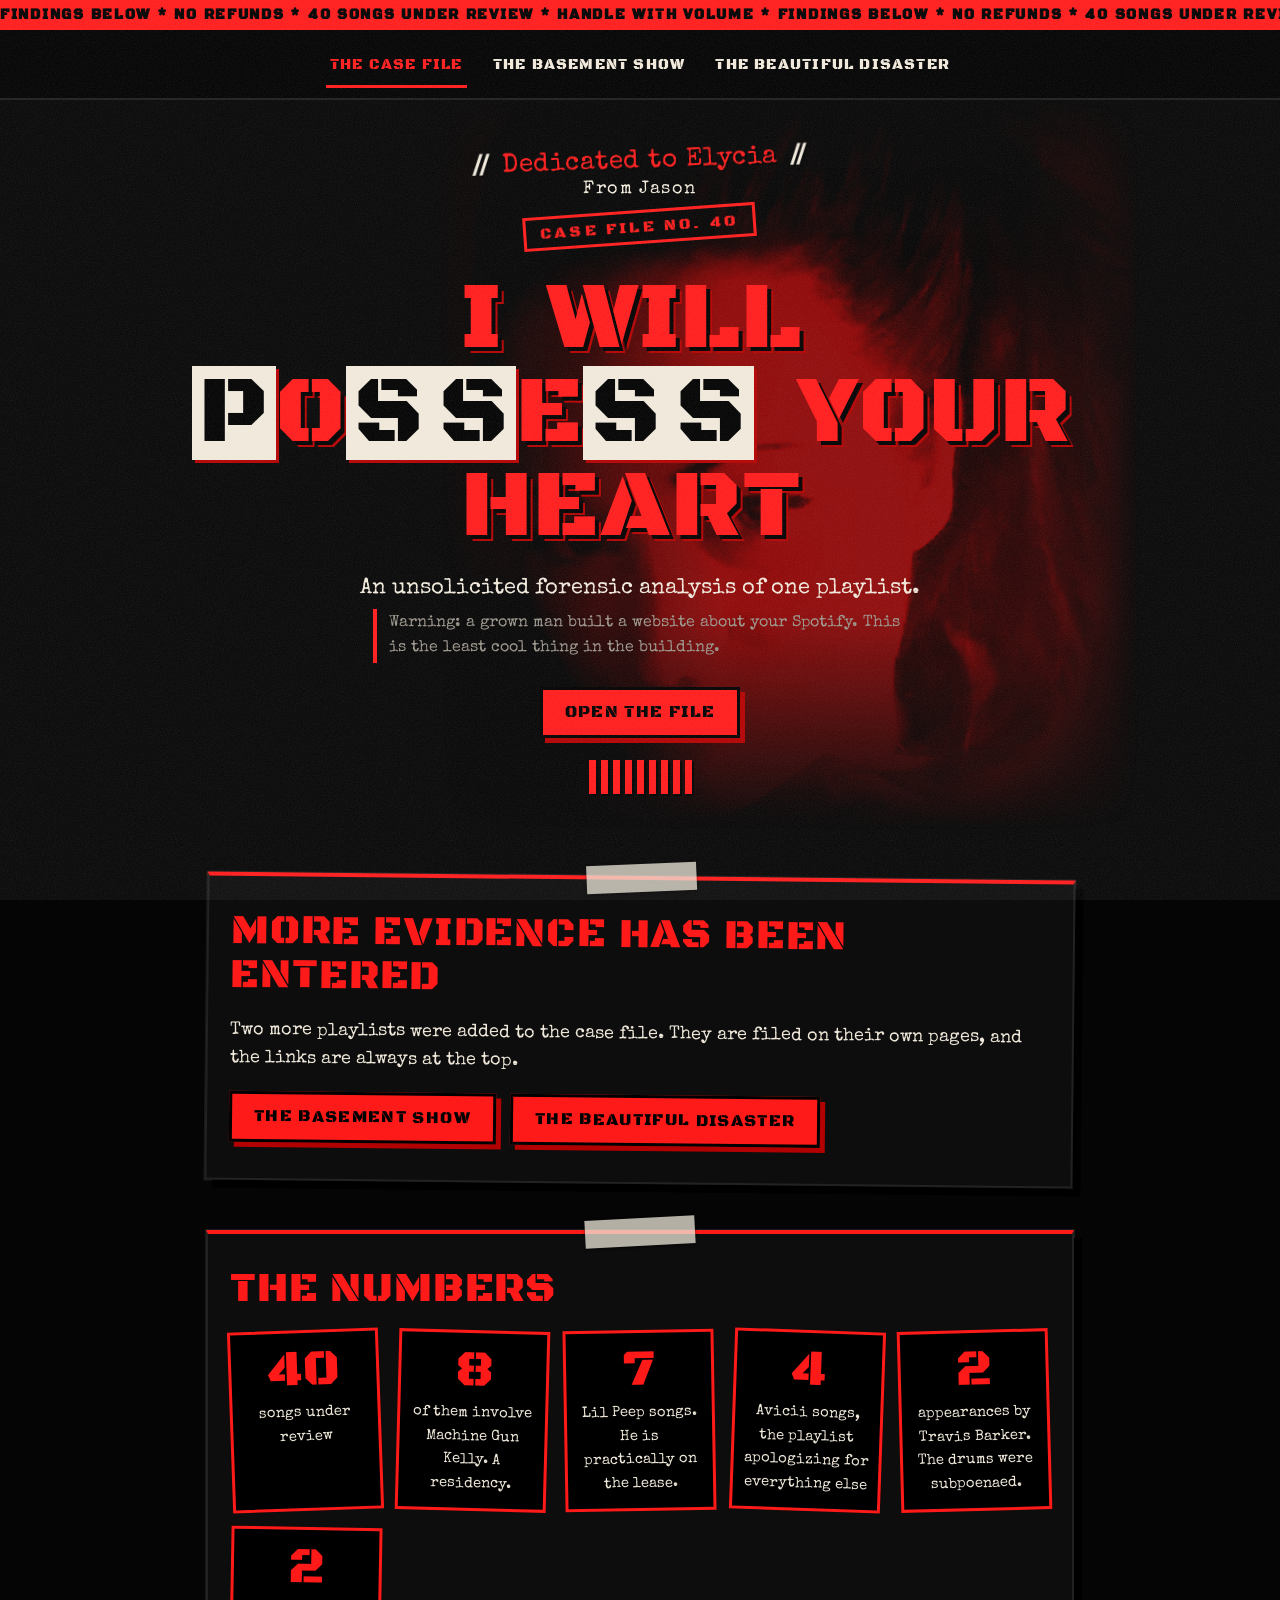
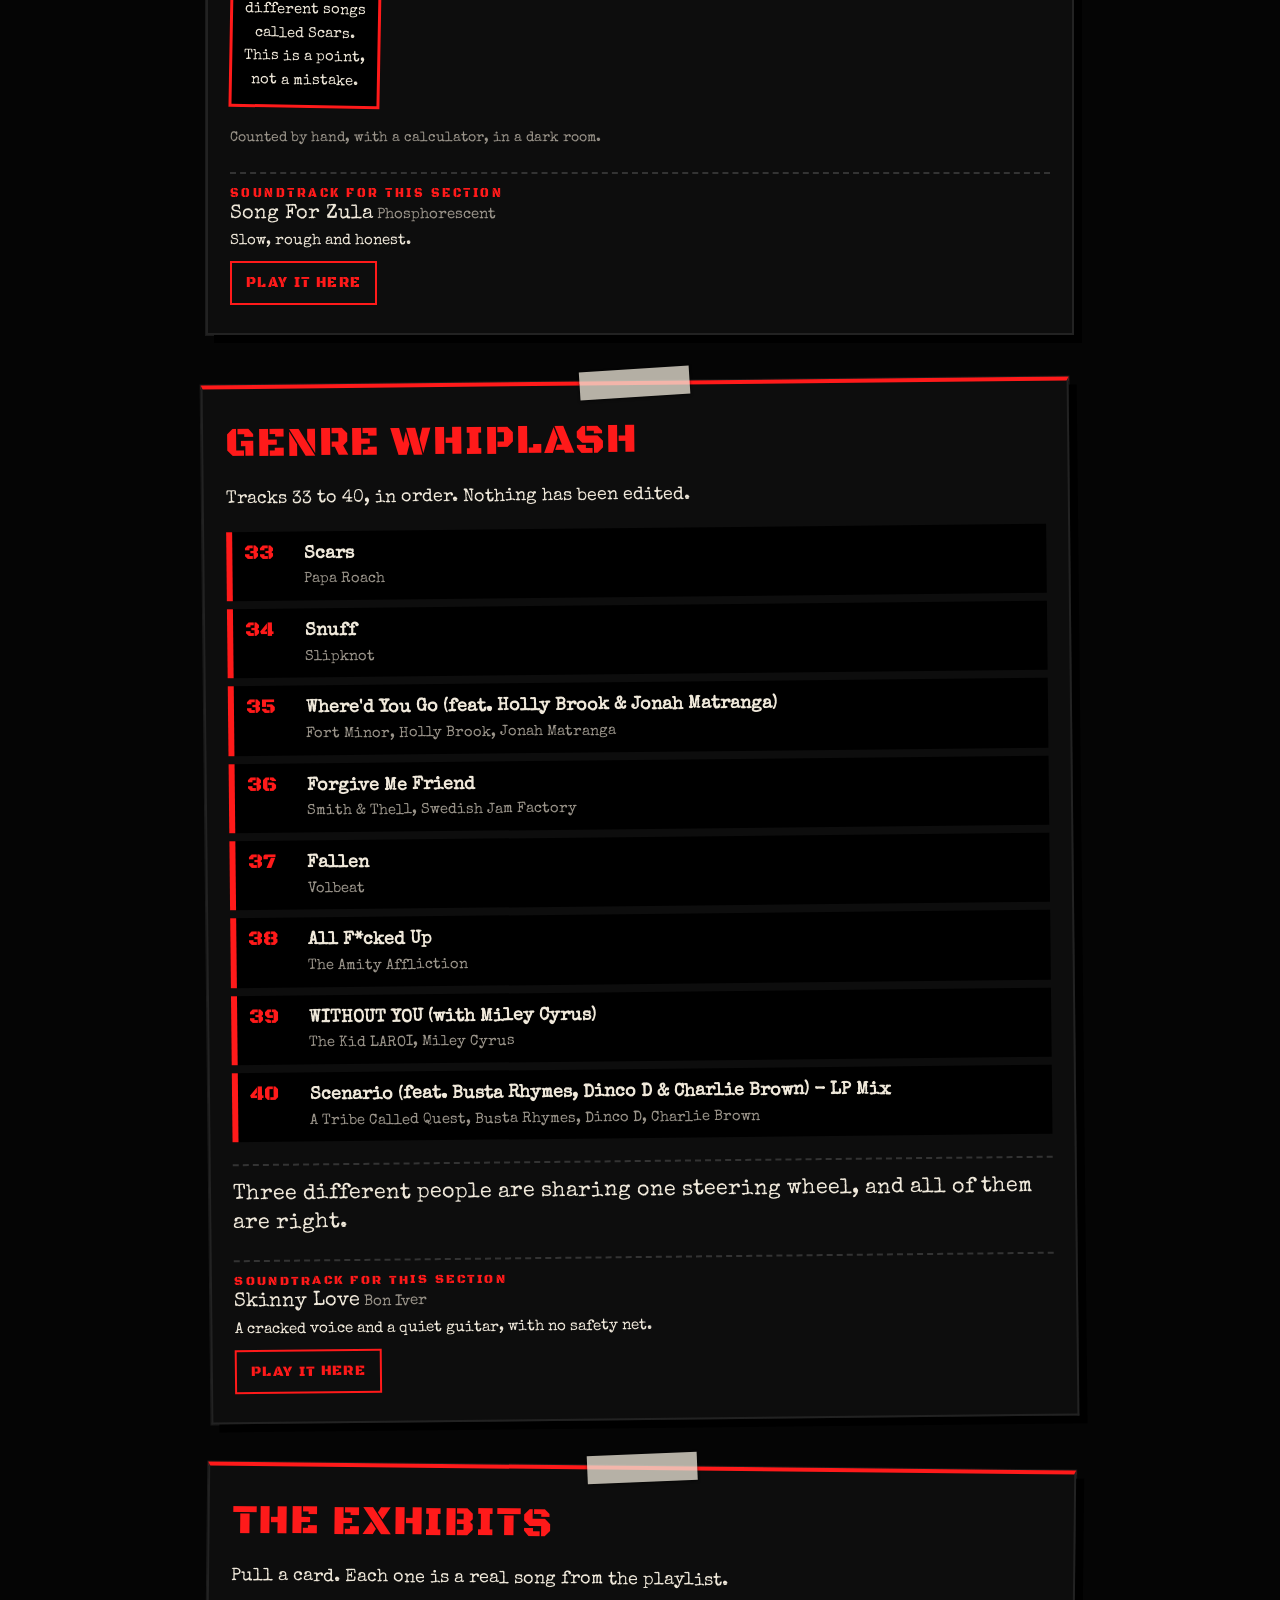
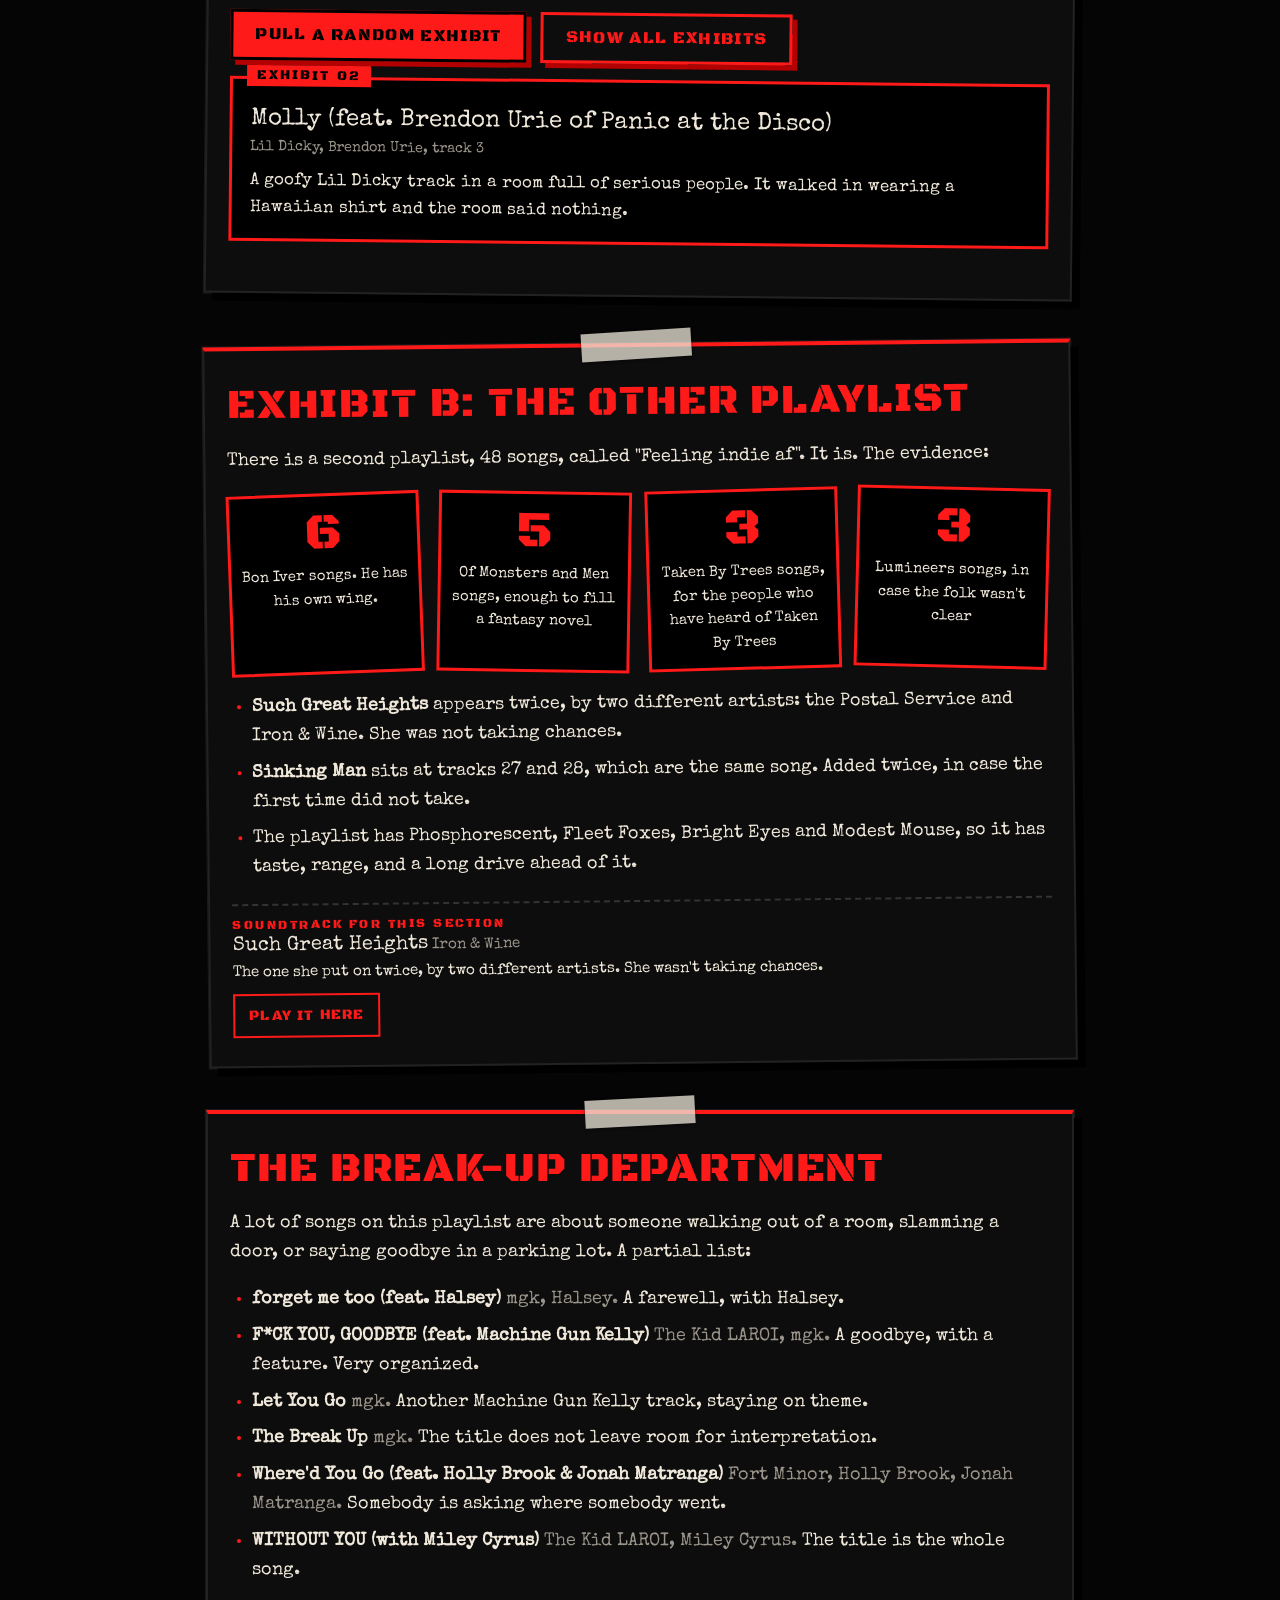
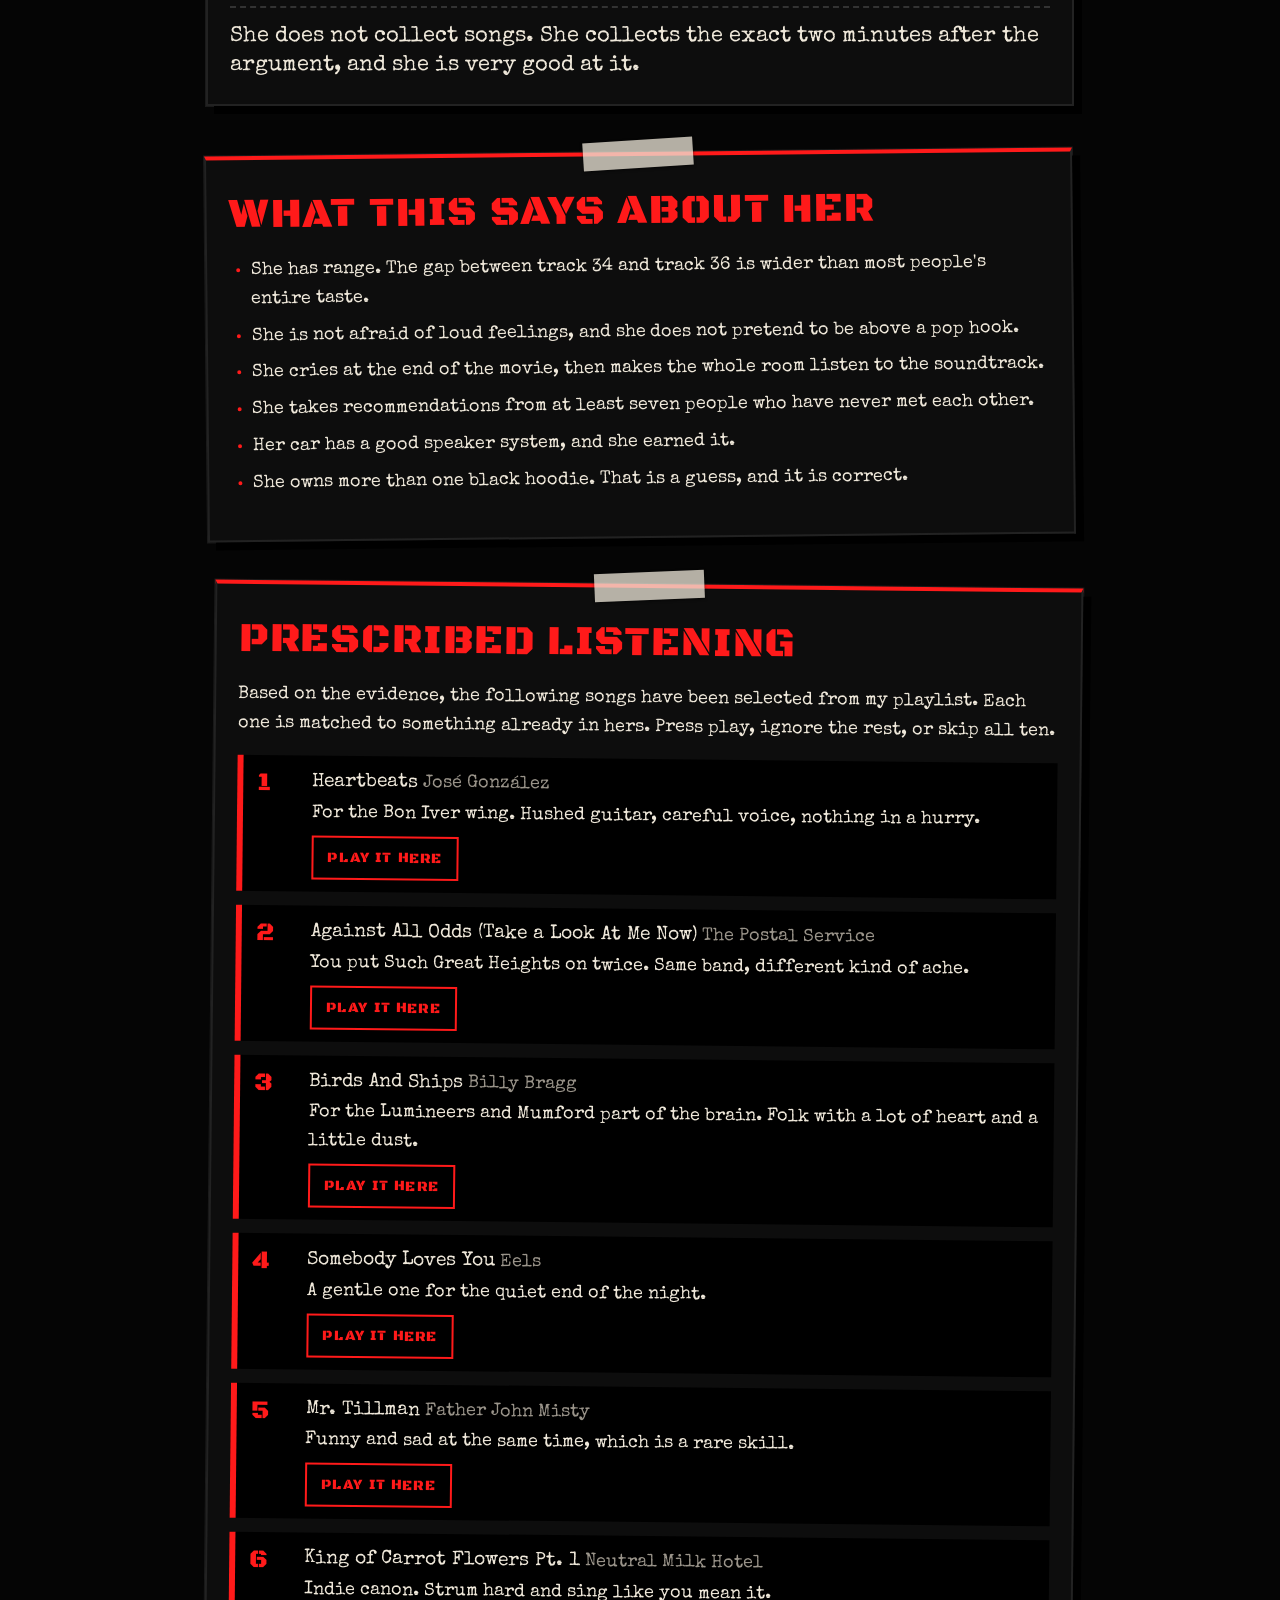
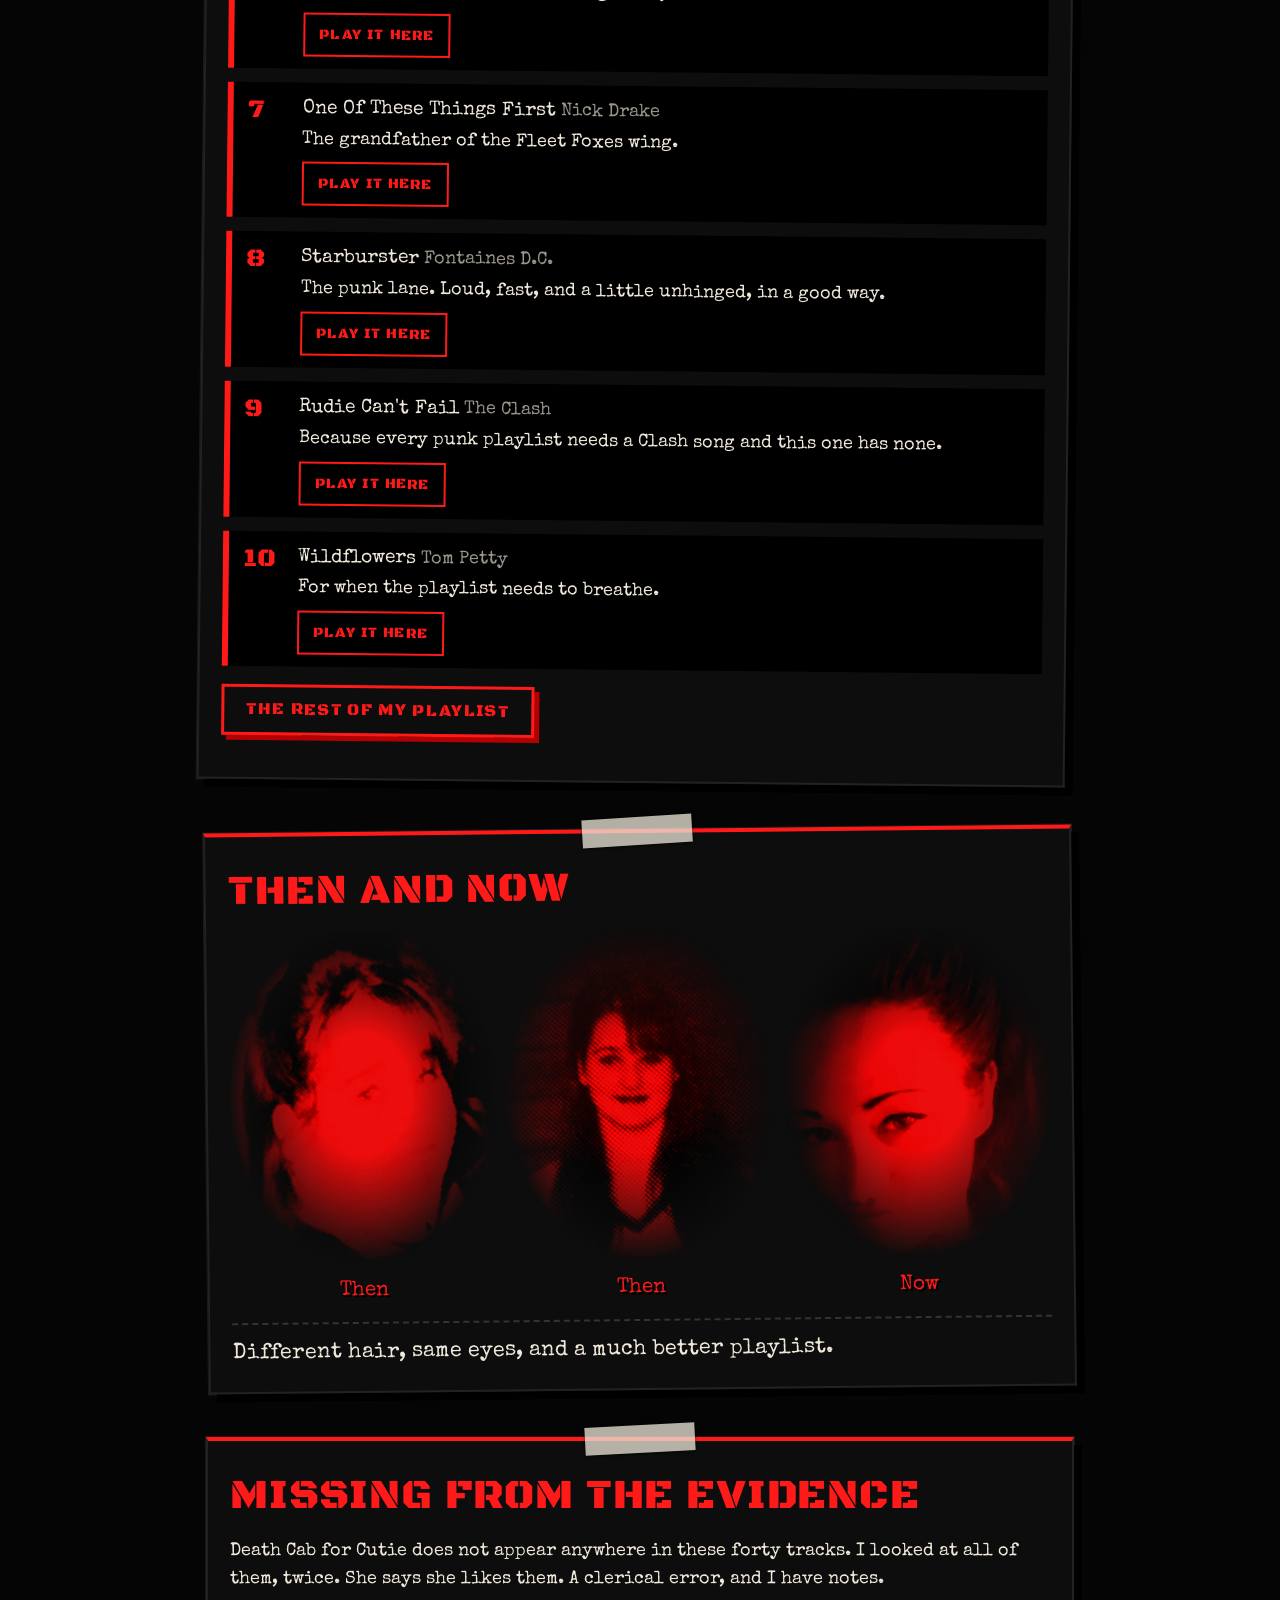
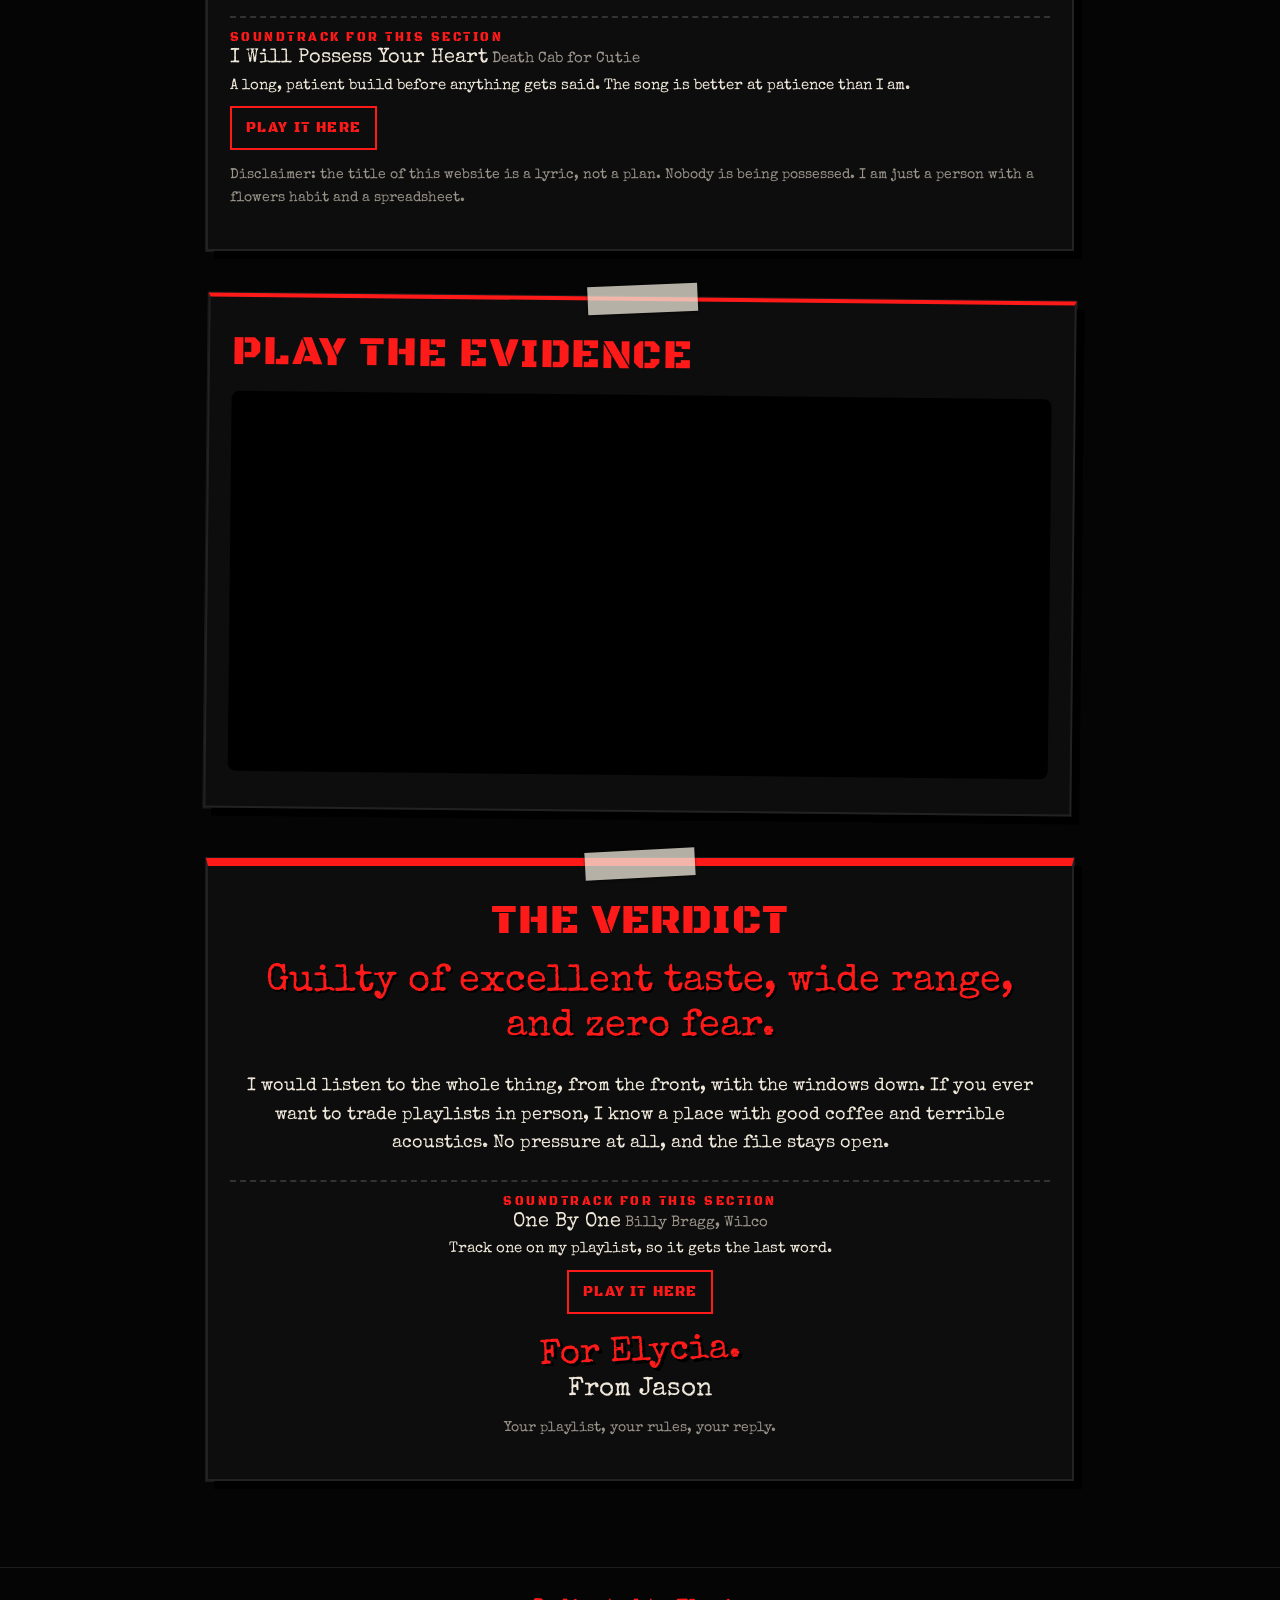
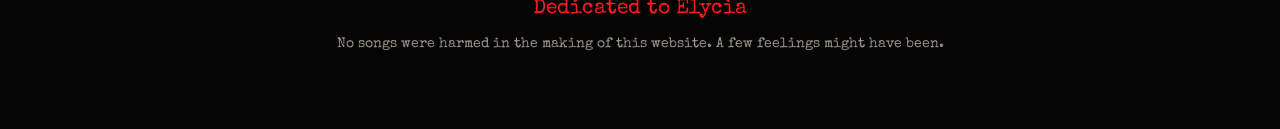
==== commit 7ec2da67: "Two new playlist pages, top navigation, faded photos, motion polish Co-Authored-By: Claude Sonnet 5." ====
--- a/index.html
+++ b/index.html
@@ -17,7 +17,9 @@
 
 <div class="ticker" aria-hidden="true"><div class="track"><span>FINDINGS BELOW * NO REFUNDS * 40 SONGS UNDER REVIEW * HANDLE WITH VOLUME * FINDINGS BELOW * NO REFUNDS * 40 SONGS UNDER REVIEW * HANDLE WITH VOLUME * </span><span>FINDINGS BELOW * NO REFUNDS * 40 SONGS UNDER REVIEW * HANDLE WITH VOLUME * FINDINGS BELOW * NO REFUNDS * 40 SONGS UNDER REVIEW * HANDLE WITH VOLUME * </span></div></div>
 
+<nav class="topnav" aria-label="Exhibits"><a href="index.html" aria-current="page">The case file</a><a href="basement.html">The basement show</a><a href="disaster.html">The beautiful disaster</a></nav>
 <header class="hero">
+  <div class="fadepic" style="background-image:url(img/now.jpg)" aria-hidden="true"></div>
   <p class="dedication">Dedicated to Elycia</p>
   <p class="from">From Jason</p>
   <p class="stamp">CASE FILE NO. 40</p>
@@ -28,6 +30,12 @@
 </header>
 
 <main>
+  <section class="flyer tilt-r">
+    <h2>More evidence has been entered</h2>
+    <p>Two more playlists were added to the case file. They are filed on their own pages, and the links are always at the top.</p>
+    <div class="row"><a class="btn" href="basement.html">The basement show</a><a class="btn" href="disaster.html">The beautiful disaster</a></div>
+  </section>
+
   <section id="numbers" class="flyer">
     <h2>The numbers</h2>
     <div class="stats" id="stats"></div>
@@ -88,6 +96,16 @@
     <p><a class="btn ghost" id="fullpl" target="_blank" rel="noopener" href="#">The rest of my playlist</a></p>
   </section>
 
+  <section class="flyer tilt-l">
+    <h2>Then and now</h2>
+    <div class="thenow">
+      <figure><div class="ph" style="background-image:url(img/then-a.jpg)"></div><figcaption>Then</figcaption></figure>
+      <figure><div class="ph" style="background-image:url(img/then-b.jpg)"></div><figcaption>Then</figcaption></figure>
+      <figure><div class="ph" style="background-image:url(img/now.jpg)"></div><figcaption>Now</figcaption></figure>
+    </div>
+    <p class="verdict">Different hair, same eyes, and a much better playlist.</p>
+  </section>
+
   <section class="flyer">
     <h2>Missing from the evidence</h2>
     <p>Death Cab for Cutie does not appear anywhere in these forty tracks. I looked at all of them, twice. She says she likes them. A clerical error, and I have notes.</p>
@@ -119,5 +137,6 @@
 <script src="tracks.js"></script>
 <script src="music.js"></script>
 <script src="app.js"></script>
+<script src="fx.js"></script>
 </body>
 </html>
--- a/style.css
+++ b/style.css
@@ -110,3 +110,72 @@
 .rec{display:flex;gap:14px;align-items:flex-start;background:#000;border-left:6px solid var(--red);padding:12px 14px}
 .rec .n{font:400 1.6rem var(--stencil);color:var(--red);min-width:1.6em}
 .rec b{font:400 1.2rem var(--marker)}
+
+/* top navigation between the exhibit pages */
+.topnav{display:flex;flex-wrap:wrap;justify-content:center;gap:6px 22px;background:#000;border-bottom:2px solid #1d1d1d;padding:10px 12px;position:sticky;top:0;z-index:40}
+.topnav a{font:400 .95rem var(--stencil);letter-spacing:.08em;text-transform:uppercase;color:var(--bone);text-decoration:none;padding:8px 4px;border-bottom:3px solid transparent;min-height:44px;display:inline-flex;align-items:center}
+.topnav a:hover{color:var(--red)}
+.topnav a[aria-current]{color:var(--red);border-bottom-color:var(--red)}
+.lineup{list-style:none;padding:0;margin:14px 0;display:grid;gap:8px}
+.lineup li{display:grid;grid-template-columns:minmax(7em,11em) 1fr 2.2em;gap:10px;align-items:center}
+.lineup .nm{font-size:.92rem;overflow-wrap:anywhere}
+.lineup .bar{background:#161616;height:18px;border:2px solid #222;display:block}
+.lineup .bar i{display:block;height:100%;background:var(--red)}
+.lineup .ct{font:400 1.1rem var(--stencil);color:var(--red);text-align:right}
+.sub3{font:400 1.3rem var(--stencil);color:var(--red);margin:1.4em 0 .3em;text-transform:uppercase}
+.more{margin-top:1.4em}
+@media(max-width:560px){.lineup li{grid-template-columns:7em 1fr 2em}}
+
+/* faded photos: gray, tinted red, melted into the black with soft edges */
+.hero{overflow:hidden}
+.hero>*:not(.fadepic){position:relative;z-index:1}
+.fadepic{position:absolute;inset:0;z-index:0;background-size:cover;background-position:center 25%;filter:grayscale(1) contrast(1.15) brightness(1.3);opacity:.3;pointer-events:none;
+  -webkit-mask-image:linear-gradient(to bottom,transparent 0%,#000 28%,#000 60%,transparent 100%);mask-image:linear-gradient(to bottom,transparent 0%,#000 28%,#000 60%,transparent 100%)}
+.fadepic::after{content:"";position:absolute;inset:0;background:#ff1a1a;mix-blend-mode:multiply}
+@media(min-width:760px){
+  .fadepic{inset:0 0 0 38%;opacity:.3;-webkit-mask-image:linear-gradient(to right,transparent 0%,#000 55%,#000 100%),linear-gradient(to bottom,transparent 0%,#000 25%,#000 70%,transparent 100%);-webkit-mask-composite:source-in;mask-image:linear-gradient(to right,transparent 0%,#000 55%,#000 100%),linear-gradient(to bottom,transparent 0%,#000 25%,#000 70%,transparent 100%);mask-composite:intersect}
+}
+.thenow{display:grid;grid-template-columns:repeat(3,1fr);gap:12px;margin:18px 0 6px}
+.thenow figure{margin:0;text-align:center}
+.thenow .ph{position:relative;aspect-ratio:3/4;background-size:cover;background-position:center 20%;filter:grayscale(1) contrast(1.15) brightness(1.35);opacity:.9;
+  -webkit-mask-image:radial-gradient(ellipse 62% 58% at 50% 46%,#000 30%,transparent 82%);mask-image:radial-gradient(ellipse 62% 58% at 50% 46%,#000 30%,transparent 82%)}
+.thenow .ph::after{content:"";position:absolute;inset:0;background:#ff1a1a;mix-blend-mode:multiply}
+.thenow figcaption{font:1.3rem var(--marker);color:var(--red);margin-top:-6px;text-shadow:2px 2px 0 #000}
+@media(max-width:560px){.thenow{gap:6px}.thenow figcaption{font-size:1.05rem}}
+
+@media(max-width:560px){.topnav{gap:0 14px;padding:4px 8px}.topnav a{font-size:.74rem;letter-spacing:.04em;padding:6px 2px;min-height:40px}}
+
+/* polish */
+.fadepic{filter:contrast(1.15) brightness(1.25);background-color:#ff1a1a;background-blend-mode:multiply;opacity:.4}
+.fadepic::after{display:none}
+@media(min-width:760px){.fadepic{opacity:.55}}
+.thenow .ph{filter:contrast(1.15) brightness(1.3);background-color:#ff1a1a;background-blend-mode:multiply;opacity:.92}
+.thenow .ph::after{display:none}
+
+/* one staged reveal on load */
+@keyframes rise{from{opacity:0;translate:0 16px}to{opacity:1;translate:0 0}}
+.hero>*:not(.fadepic){animation:rise .7s both}
+.hero>:nth-child(3){animation-delay:.08s}.hero>:nth-child(4){animation-delay:.16s}.hero>:nth-child(5){animation-delay:.24s}
+.hero>:nth-child(6){animation-delay:.32s}.hero>:nth-child(7){animation-delay:.4s}.hero>:nth-child(8){animation-delay:.48s}
+.fadepic{animation:photo 1.6s ease both}
+@keyframes photo{from{opacity:0}}
+
+/* the title tears, once */
+@keyframes tear{0%,100%{transform:none;text-shadow:4px 4px 0 #000,6px 6px 0 var(--deep)}
+ 12%{transform:translateX(-6px) skewX(-4deg);text-shadow:-6px 0 0 #00e5ff,6px 0 0 var(--red)}
+ 24%{transform:translateX(5px) skewX(3deg);text-shadow:6px 0 0 #00e5ff,-6px 0 0 var(--deep)}
+ 36%{transform:none;text-shadow:4px 4px 0 #000,6px 6px 0 var(--deep)}}
+h1{animation:tear .9s .7s 1}
+
+/* panels slide in as they are reached; visible by default if script does not run */
+.fx .flyer{opacity:0;translate:0 22px;transition:opacity .7s ease,translate .7s ease}
+.fx .flyer.in{opacity:1;translate:0 0}
+
+/* equalizer under the title */
+.eq{display:flex;gap:5px;height:34px;align-items:flex-end;justify-content:center;margin:22px auto 0}
+.eq i{display:block;width:7px;height:100%;background:var(--red);transform-origin:bottom;animation:bars 1s ease-in-out infinite alternate;box-shadow:2px 2px 0 #000}
+@keyframes bars{from{transform:scaleY(.18)}to{transform:scaleY(1)}}
+::-webkit-scrollbar{width:12px}::-webkit-scrollbar-track{background:#000}::-webkit-scrollbar-thumb{background:var(--red);border:2px solid #000}
+@media(min-width:760px){
+  .fadepic{inset:0 0 0 30%;-webkit-mask-image:linear-gradient(to right,transparent 0%,#000 40%,#000 78%,transparent 100%),linear-gradient(to bottom,transparent 0%,#000 25%,#000 70%,transparent 100%);-webkit-mask-composite:source-in;mask-image:linear-gradient(to right,transparent 0%,#000 40%,#000 78%,transparent 100%),linear-gradient(to bottom,transparent 0%,#000 25%,#000 70%,transparent 100%);mask-composite:intersect}
+}
